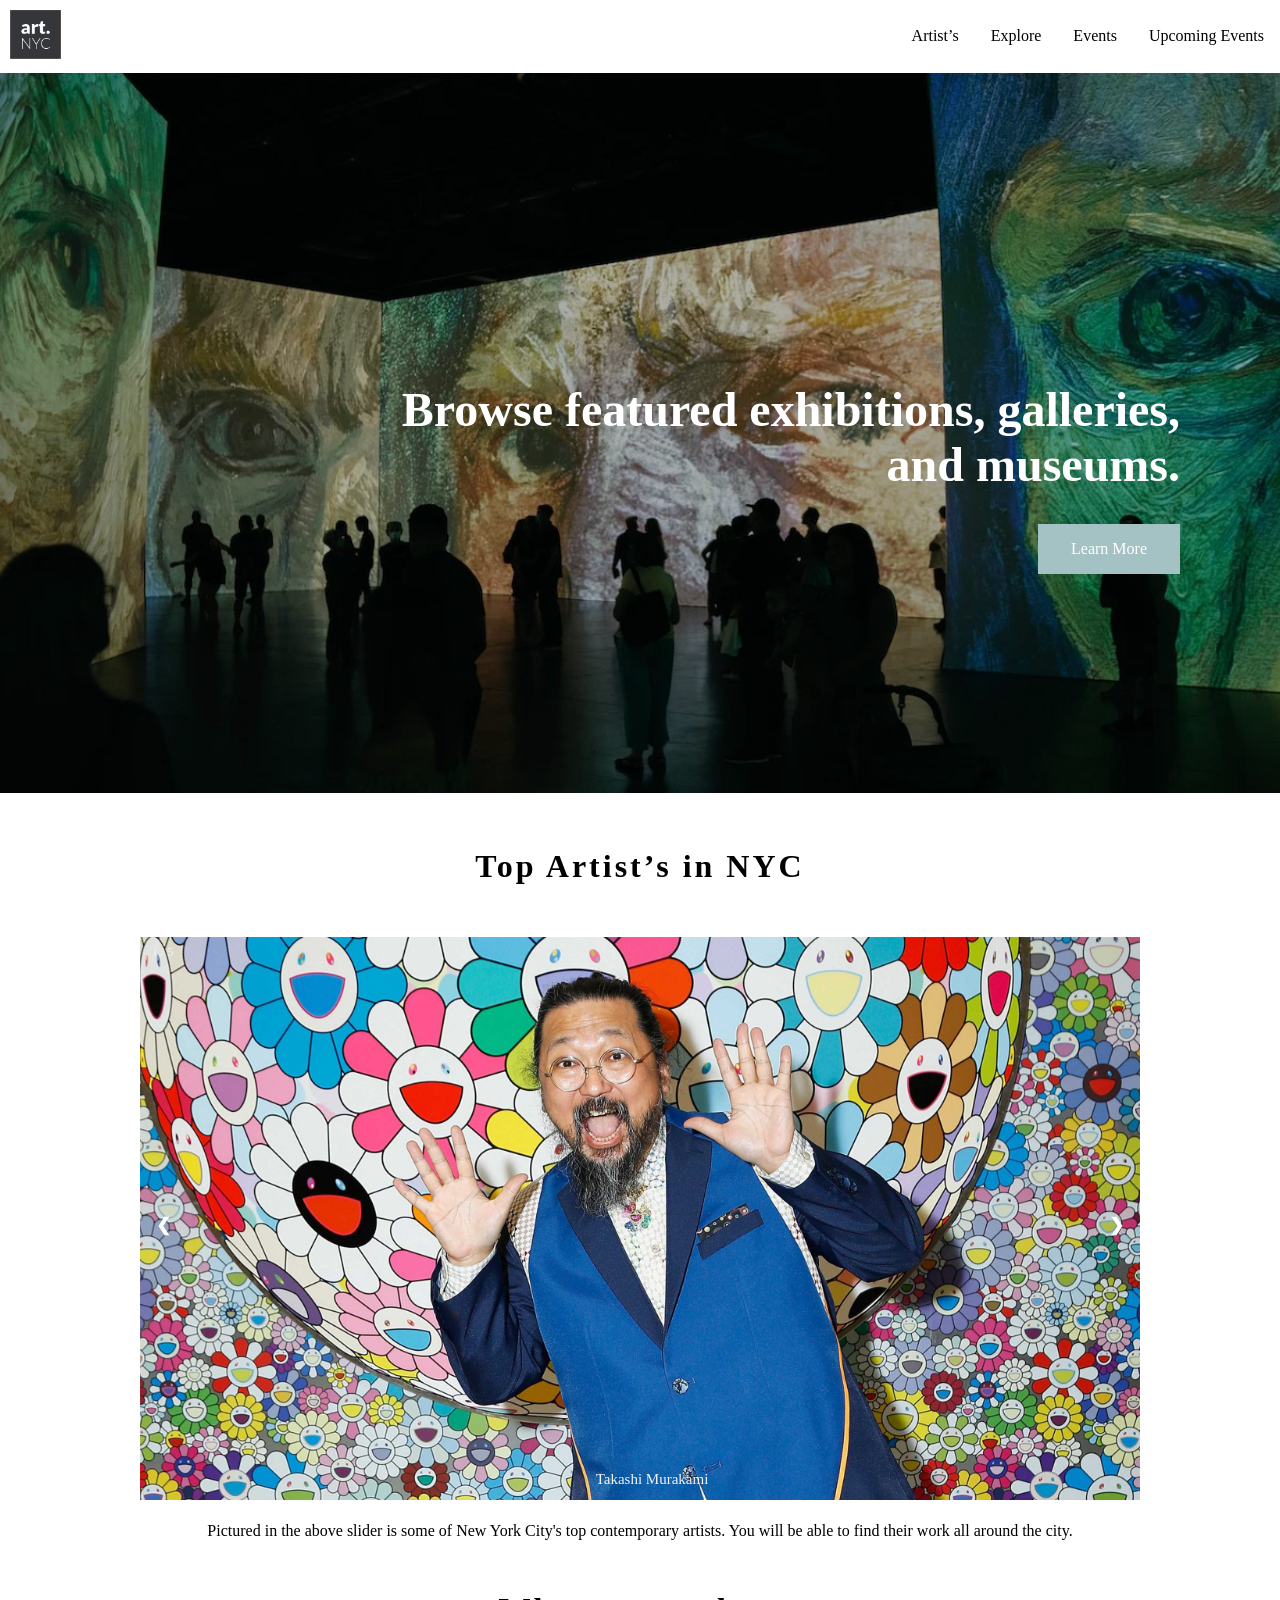
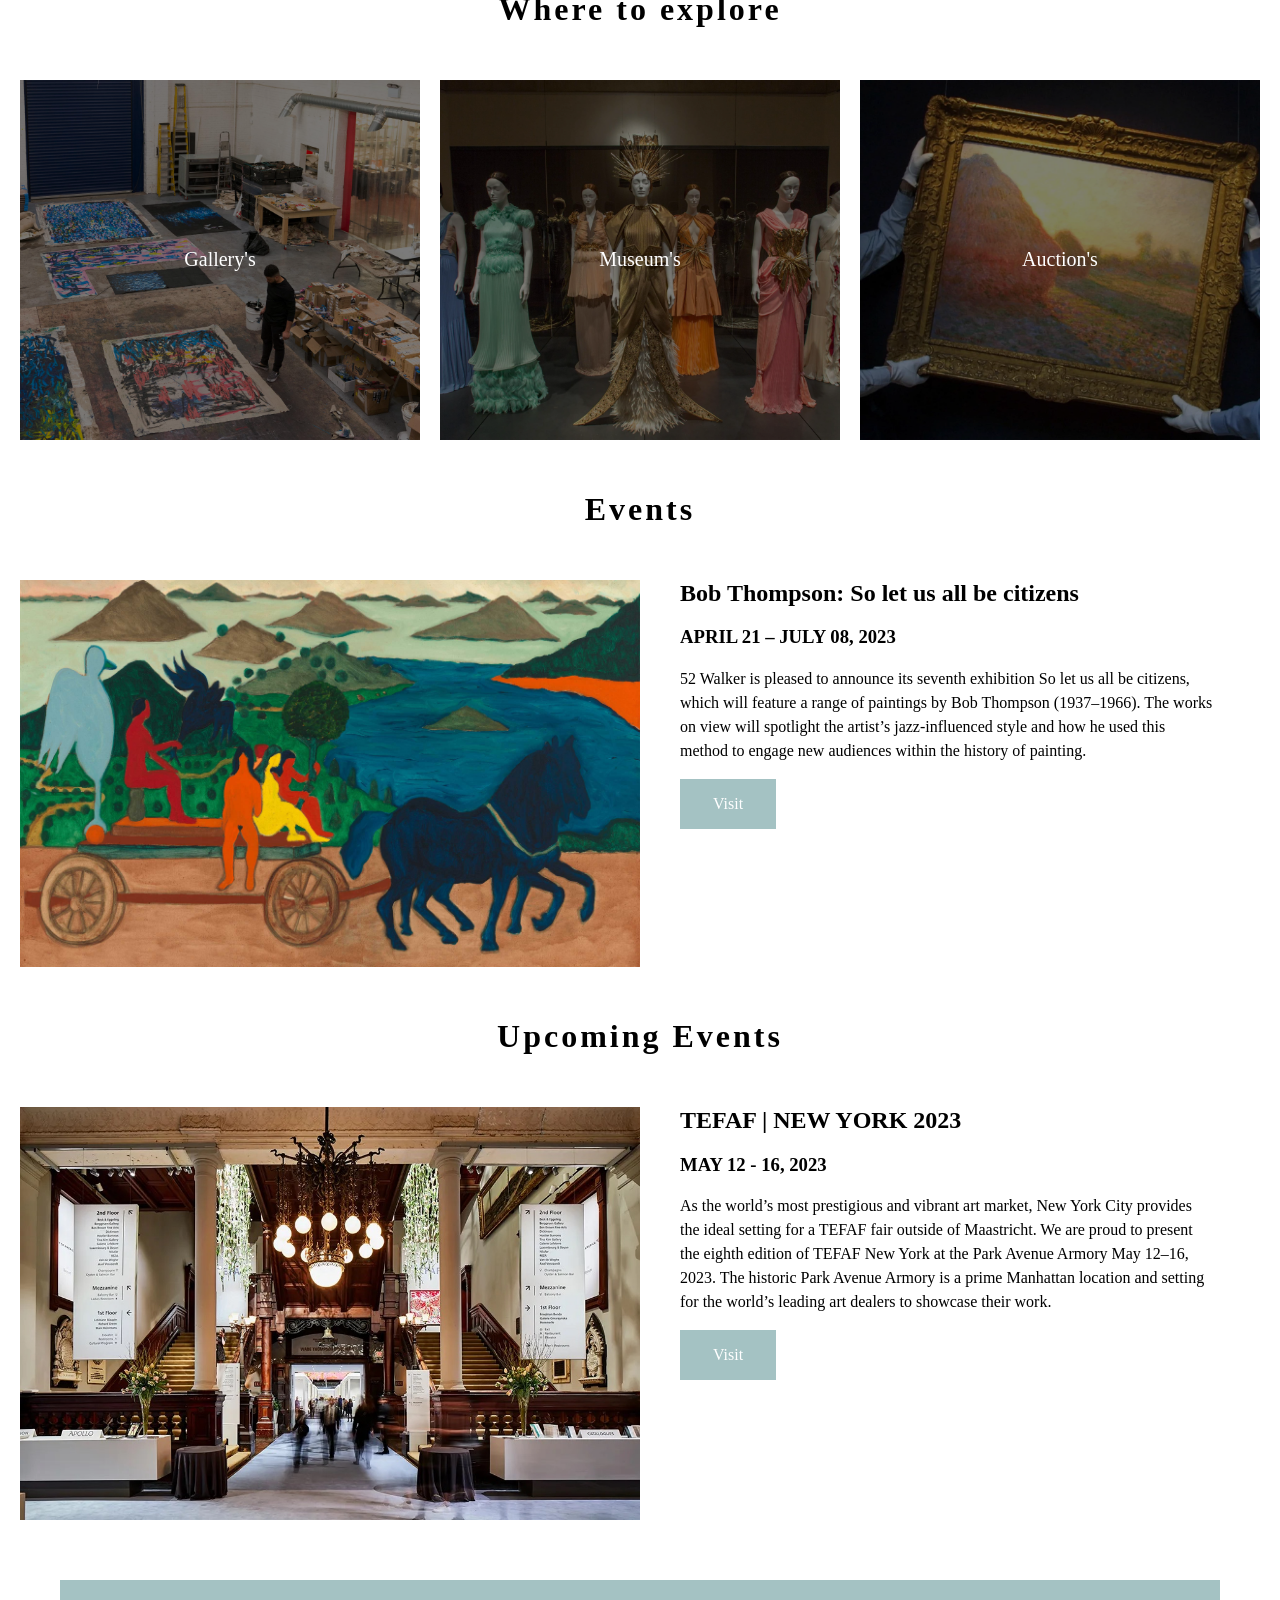
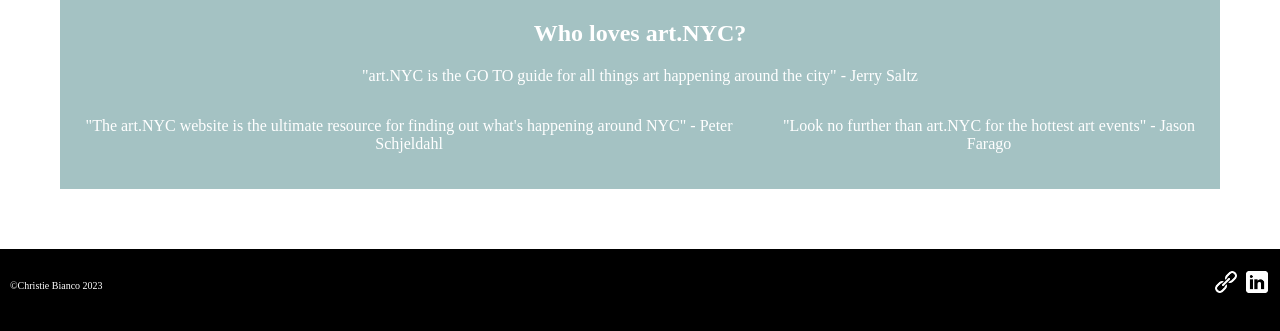
==== index.html @ 81347617 "title case" ====
<!DOCTYPE html>
<html lang="en">
<head>
  <meta charset="UTF-8">
  <meta http-equiv="X-UA-Compatible" content="IE=edge">
  <meta name="viewport" content="width=device-width, initial-scale=1.0">
  <link rel="stylesheet" href="style.css">
  <script defer src="app.js"></script>
  <title> art.NYC</title>
</head>



<nav class="navbar">
  <div class="logo">
    <img class="logo" src="images/logo-asset-new-2.jpg" alt="logo">
  </div>
  <a href="#" class="toggle-button">
    <span class="bar"></span>
    <span class="bar"></span>
    <span class="bar"></span>
  </a>
  <div class="navbar-links">
    <ul>
      <li class="nav-link"><a href="#artists">Artist’s</a></li>
      <li class="nav-link"><a href="#explore-now">Explore </a></li>
      <li class="nav-link"><a href="#events">Events</a></li>
      <li class="nav-link"><a href="#upcoming">Upcoming Events</a></li>
    </ul>
  </div>
</nav>


<div class="hero-section">
  <img class="hero-image" src="images/van-gogh.jpg">
    <div class="hero-text">
      <h1>Browse featured exhibitions, galleries, and museums.</h1>
      <button class="explore-button" id="myBtn"> Learn More</button>
<!-- The Modal -->
  <div id="myModal" class="modal">
    <!-- Modal content -->
      <div class="modal-content">
        <span class="close">&times;</span>
        <h2>Looking for Art in NYC?</h2>
        <p>To learn more about what's happening in NYC please provide your contact information and we will be in touch shortly.</p>
        <form action="">
          <label for="fname">First and Last name:</label><br>
          <input id="enter-here" type="text" id="fname" name="fname" value="enter here"><br>
          <label for="lname">E-mail address:</label><br>
          <input id="enter-here" type="text" id="lname" name="lname" value="enter here"><br><br>
          <input id="submit-button" type="submit" value="Submit">
        </form> 
        <p>By sharing your details you agree to our Privacy Policy and Terms and Conditions.This site is also
          protected by reCAPTCHA and the Google Privacy Policy and Terms of Service apply.</p>
      </div>

  </div>

    </div>
</div>


  <!-- slide show for artists -->
  <div class="Events" id="artists">
    <h1 class="title">Top Artist’s in NYC</h1>
    <div class="slideshow-container">

      <div class="mySlides fade">
        <div class="numbertext">1 / 5</div>
        <img src="images/takashi.jpg" style="width:100%">
        <div class="text">Takashi Murakami</div>
      </div>

      <div class="mySlides fade">
        <div class="numbertext">2 / 5</div>
        <img src="images/damien-hirst.jpg" style="width:100%">
        <div class="text">Damien Hirst</div>
      </div>
    
    
      <div class="mySlides fade">
        <div class="numbertext">3 / 5</div>
        <img src="images/sherman.jpg" style="width:100%">
        <div class="text">Cindy Sherman</div>
      </div>

      <div class="mySlides fade">
        <div class="numbertext">4 / 5</div>
        <img src="images/kerry-JM.jpg" style="width:100%">
        <div class="text">Kerry James Marshall</div>
      </div>

      <div class="mySlides fade">
        <div class="numbertext">5 / 5</div>
        <img src="images/jenny-holzer.jpg" style="width:100%">
        <div class="text">Jenny Holzer</div>
      </div>
    
      <a class="prev" onclick="plusSlides(-1)">&#10094;</a>
      <a class="next" onclick="plusSlides(1)">&#10095;</a>
    </div>
    <br>
    
    <p class="artist-description">Pictured in the above slider is some of New York City's top contemporary artists. You will be able to find their work all around the city.</p>
    </div>
    </div>

    <div class="happening-now" id="explore-now">
      <h1 class="title">Where to explore</h1>
      <div class="flex-container"> 
        <div class="row">
          <img class="places-to-go" src="images/OM_OVR_mobile-image-1.jpg">
            <div class="text-places"> 
               <a class="happening" href="https://www.davidzwirner.com/" target="_blank" rel="noopener noreferrer">Gallery's</a>
            </div>
        </div>
      
        <div class="row"> 
          <img class="places-to-go" src="images/heavenly-bodies-the-met-cloisters-exhibit-new-york-city-usa_dezeen_2364_hero.jpg">
            <div class="text-places"> 
               <a class="happening" href="https://www.metmuseum.org/" target="_blank" rel="noopener noreferrer">Museum's</a>
           </div> 
       </div>
      
        <div class="row">
          <img class="places-to-go" src="images/Christies-01-GQ-28Nov16_b.jpg"> 
            <div class="text-places"> 
               <a class="happening" href="https://www.christies.com/" target="_blank" rel="noopener noreferrer">Auction's</a> 
            </div>
        </div>
    </div>


<div class="Events" id="events">
  <h1 class="title">Events</h1>
  <div class="event-container">
    <img class="event-image" id="bob-t-image" src="images/THOBO0008.jpg">
      <div class="event-info">
        <h2>Bob Thompson: So let us all be citizens</h2>
        <h3>APRIL 21 – JULY 08, 2023</h3>
        <p>52 Walker is pleased to announce its seventh exhibition So let us all be citizens, which will feature a range of paintings by Bob Thompson (1937–1966). The works on view will spotlight the artist’s jazz-influenced style and how he used this method to engage new audiences within the history of painting.</p>
            <div>
              <button class="explore-button" id="learn-more"> Visit</button>
            </div>
        </div>
  </div>

  <div class="Events" id="upcoming">
    <h1 class="title">Upcoming Events</h1>
    <div class="event-container">
      <img class="event-image" src="images/ENTRANCE_TEFAFNYC19_MN_00149.jpeg">
        <div class="event-info">
          <h2>TEFAF | NEW YORK 2023</h2>
          <h3>MAY 12 - 16, 2023</h3>
          <p>As the world’s most prestigious and vibrant art market, New York City provides the ideal setting for a TEFAF fair outside of Maastricht. We are proud to present the eighth edition of TEFAF New York at the Park Avenue Armory May 12–16, 2023. The historic Park Avenue Armory is a prime Manhattan location and setting for the world’s leading art dealers to showcase their work.</p>
              <div>
                <button class="explore-button" id="learn-more"> Visit</button>
              </div>
          </div>
    </div>
  
  </div>

  <div class="banner">
    <h2>Who loves art.NYC?</h2>
    <p>"art.NYC is the GO TO guide for all things art happening around the city" - Jerry Saltz </p>
    <div class="side-by-side">
      <p>"The art.NYC website is the ultimate resource for finding out what's happening around NYC" - Peter Schjeldahl</p>
      <p>"Look no further than art.NYC for the hottest art events" - Jason Farago</p>
    </div>
  </div>

  <!-- content owl slider -->
  
 

<div class="footer">
  <p><span>&copy; </span>Christie Bianco 2023</p>
    <div class="social-icons">
      <a href="https://www.linkedin.com/in/christiebianco/"><img class="web-links" src="images/icons8-link-50.png"></a>
      <a href="https://christiebiancodesigns.carbonmade.com/"><img class="web-links" src="images/icons8-linkedin-50.png"></a>
    </div>
</div>


 
</body>
</html>
---- style.css ----
/* Nav bar - make mobile section */
body {
    margin: 0;
    font-family: gloock;
}

nav {
    font-family: gloock;
    margin: 10px 0px 10px 0px;

}

a { 
    text-decoration: none;
    color: black;
}


ul {
    list-style: none;
}


.navbar {
  display: flex;
  justify-content: space-between;
  align-items: center;
  margin-bottom: 0px;
  margin-top:  0;
  background-color: white;
  position: sticky;
  top: 0;
  z-index: 1;
}


.navbar-links ul{
  margin: 0;
  padding: 0;
  display: flex;

}

.navbar-links li {
  list-style: none;
}

.navbar-links li {
  text-decoration: none;
  padding: 1rem;
  display: block;
}

.navbar-links li:hover {
background-color: rgb(164, 194, 195);
}

.toggle-button{
  position:absolute;
  top: 2rem;
  right: 1rem;
  display: none;
  flex-direction: column;
  justify-content: space-between;
  width: 30px;
  height: 20px;
}

.toggle-button .bar {
  height: 3px;
  width: 100%;
  background-color: black;
  border-radius: 10px;
}



.logo {
    padding-top: 5px;
    padding-bottom: 5px;;
    padding-left: 5px;
    height: 100%;
    width: 20%;
}

#hamburger-icon {
    position: absolute;
    top: .75rem;
    right: 1rem;
    display: none;
    flex-direction: column;
    justify-content: space-between;
    width: 30px;
    height: 21px;

}

#hamburger-icon .bar {
  height: 3px;
  width: 100%;
  background-color: black;
  border-radius: 10px;
}

.banner {
  background-color: rgb(164, 194, 195);
  color: white;
  text-align: center;
  margin: 60px;
  padding: 20px;
  
}

.side-by-side {
  display: flex;
  gap: 40px;
  justify-content: center;
}

/* Hero section - add java LAST */



.hero-image {
    object-fit: fill;
    width: 100%;
    height: 75%;
    position: relative;
    filter: brightness(70%);
}

.mobile-hero {
    display: none;
}

.hero-text {
    text-align: right;
    font-size: 24px;
    position: absolute;
    top: 350px;
    right: 100px;
    width: 800px;
    height: 100px;
    color: white;
}

.explore-button {
    background-color: rgb(164, 194, 195);
    color: white;
    font-family: gloock;
    border: none;
    padding: 15px 32px;
    text-align: center;
    text-decoration: none;
    font-size: 16px;
    border:rgb(164, 194, 195) solid 1px;
}

.explore-button a{
  color: white;
}

.explore-button a:hover {
  color: rgb(164, 194, 195) solid 1px;
  text-decoration: underline;
}

.explore-button:hover {
    background-color: white;
    color: rgb(164, 194, 195);
    text-decoration: underline;
    transition: 0.3s;
}

#learn-more {
  position: aboslute;
}

/* The Modal (background) */
.modal {
  display: none; 
  position: fixed;
  z-index: 1; 
  padding-top: 100px; 
  left: 0;
  top: 0;
  width: 100%; 
  height: 100%; 
  overflow: auto; 
  background-color: rgb(0,0,0); 
  background-color: rgba(0,0,0,0.4); 
}

.modal-content {
  background-color: black;
  margin: auto;
  padding: 20px;
  border: 1px solid white;
  width: 80%;
  text-align: left;
}

.modal-content p{
  font-family: 'Gill Sans', 'Gill Sans MT', Calibri, 'Trebuchet MS', sans-serif;
  font-size: 14px;
   margin-bottom: 30px;
}
.modal-content h2{
  margin-bottom: 0;
}

.close {
  color: rgb(164, 194, 195)
  float: right;
  font-size: 28px;
  font-weight: bold;
}

.close:hover,
.close:focus {
  color: grey;
  text-decoration: none;
  cursor: pointer;
}

input {
  color: black;
}

#enter-here {
  margin-bottom: 20px;
  padding-right: 50px;
}

#submit-button {
  border: 1px solid white;
  background-color: black;
  color: white;
  font-family: gloock;
  padding: 10px 15px;
}

#submit-button:hover {
  border: 1 px solid black;
  background-color: white;
  color: black
}

/* section below hero */
.title {
    display: flex;
    justify-content: center;
    padding-top: 30px;
    padding-bottom: 30px;
    letter-spacing: 3px;
}
 
.flex-container {
    display: flex;
    justify-content: space-evenly;
  }
  
  .row {
    display: flex;
    align-items: center;
    align-content: center;
    align-self: center;
    justify-content: space-evenly;
    flex-direction: column;
    padding: 10px
    position: relative;
  }
  
  .text-places {
    position:absolute;
    color: white;
    font-size: 20px;
    text-align: center;
  }
  
  
  .places-to-go {
    object-fit: cover;
    height: 360px;
    width: 400px;
    filter: brightness(50%);
  }

  .happening {
    color: white;
  }
  .happening:hover {
    text-decoration: underline;
  }


  .events {
    display: flex;
    justify-content: center;
  }

  .event-container {
    display: flex;
    gap: 40px;
    margin: 0 20px 20px 20px;
  }

  .event-info h2{
    margin-top: 0;
  }

  .event-info p{
    line-height: 1.5;
  }

  .event-info {
    padding-right: 45px;
    position: relative;
  }

  .event-image {
    height: 50%;
    width: 50%;
  }

  #bob-t-image {
    object-fit: contain;
 
  }



  .footer {
    display: flex;
    justify-content: space-between;
    background-color: black;
    color: white;
    padding-bottom: 10px;
    font-size: 10px;
  }

  /* footer */
  .footer p {
    padding-left: 10px;
    display: flex;
    align-items: center;

  }

  .web-links {
    height: 50%;
  }

  .social-icons {
    display: flex;
    justify-content: flex-end;
    gap: 5px;
    margin-top: 20px;
    margin-right: 10px;
  }

  /* Slideshow styles  */
.slideshow-container {
  max-width: 1000px;
  position: relative;
  margin: auto;
}

/* Hide the images by default */
.mySlides {
  display: none;
}

/* Next & previous buttons */
.prev, .next {
  cursor: pointer;
  position: absolute;
  top: 50%;
  width: auto;
  margin-top: -22px;
  padding: 16px;
  color: white;
  font-weight: bold;
  font-size: 18px;
  transition: 0.6s ease;
  border-radius: 0 3px 3px 0;
  user-select: none;
}

/* Position the "next button" to the right */
.next {
  right: 0;
  border-radius: 3px 0 0 3px;
}

/* On hover, add a black background color with a little bit see-through */
.prev:hover, .next:hover {
  background-color: rgba(0,0,0,0.8);
}

/* Caption text */
.text {
  color: #f2f2f2;
  font-size: 15px;
  padding: 8px 12px;
  position: absolute;
  bottom: 8px;
  width: 100%;
  text-align: center;
}

.numbertext {
  color: #f2f2f2;
  font-size: 12px;
  padding: 8px 12px;
  position: absolute;
  top: 0;
}


.fade {
  animation-name: fade;
  animation-duration: 1.5s;
}

@keyframes fade {
  from {opacity: .4}
  to {opacity: 1}
}

.artist-description {
  padding: 0 10px 0 10px;
  text-align: center;
  margin-top: 0;
}

/* owl slider */







@media (max-width: 768px){

  .toggle-button {
    display: flex;
  }

  .navbar-links {
    display: none;
    width: 100%;
  }

  .navbar {
    flex-direction: column;
    align-items:flex-start;
  }

  .navbar-links ul {
    flex-direction:column;
    width: 100%;
  }

  .navbar-links li{
    text-align: center;
    padding: 7px;
  }

  .navbar-links.active {
    display: flex;
  }
  


    .logo {
      height: 100%;
      width: 40%;
    }

    #search-icon {
        display: none;
    }

    .hero-image {
        display: block;
        object-fit: cover;
        width: 100%;
        height: 600px;
        filter: brightness(70%);
    }
    
    .hero-text {
        text-align: center;
        display: flex;
        flex-direction: column;
        justify-content: center;
        align-items: center;
        top: 300px;
        right: -10px;
        width: 90%;
        margin: 30px;
        font-size: 10px;
        color: white;
    }

    .flex-container {
        display: flex;
        flex-direction: column;
        justify-content: space-evenly;
        gap: 30px;
      }

      .title {
        font-size: 24px;
        padding: 10px;
      }

      .event-container {
        display: flex;
        flex-direction: column;
      }

      .event-image {
        height: 70%;
        width: 100%;
      }

      .event-info {
        padding-right: 5px;
      }

      #learn-more {
        margin-top: 55px;
      }
}
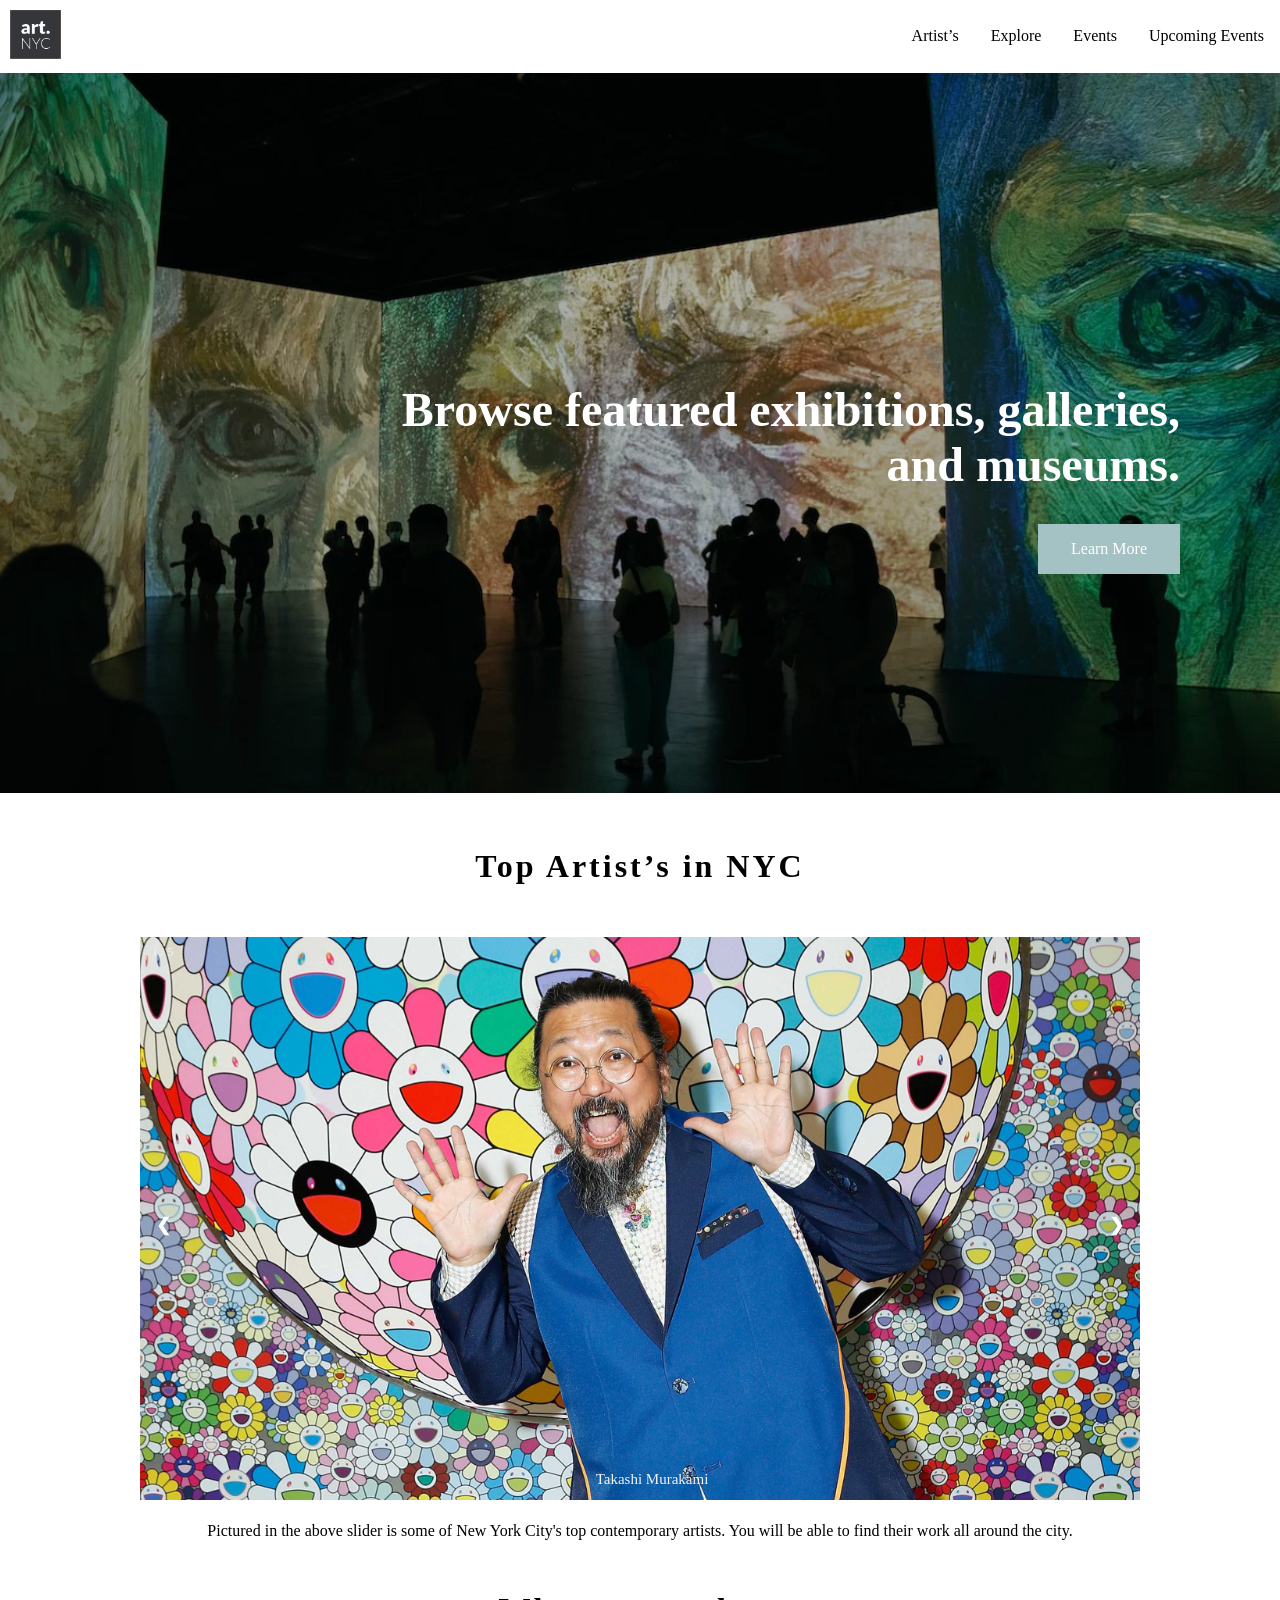
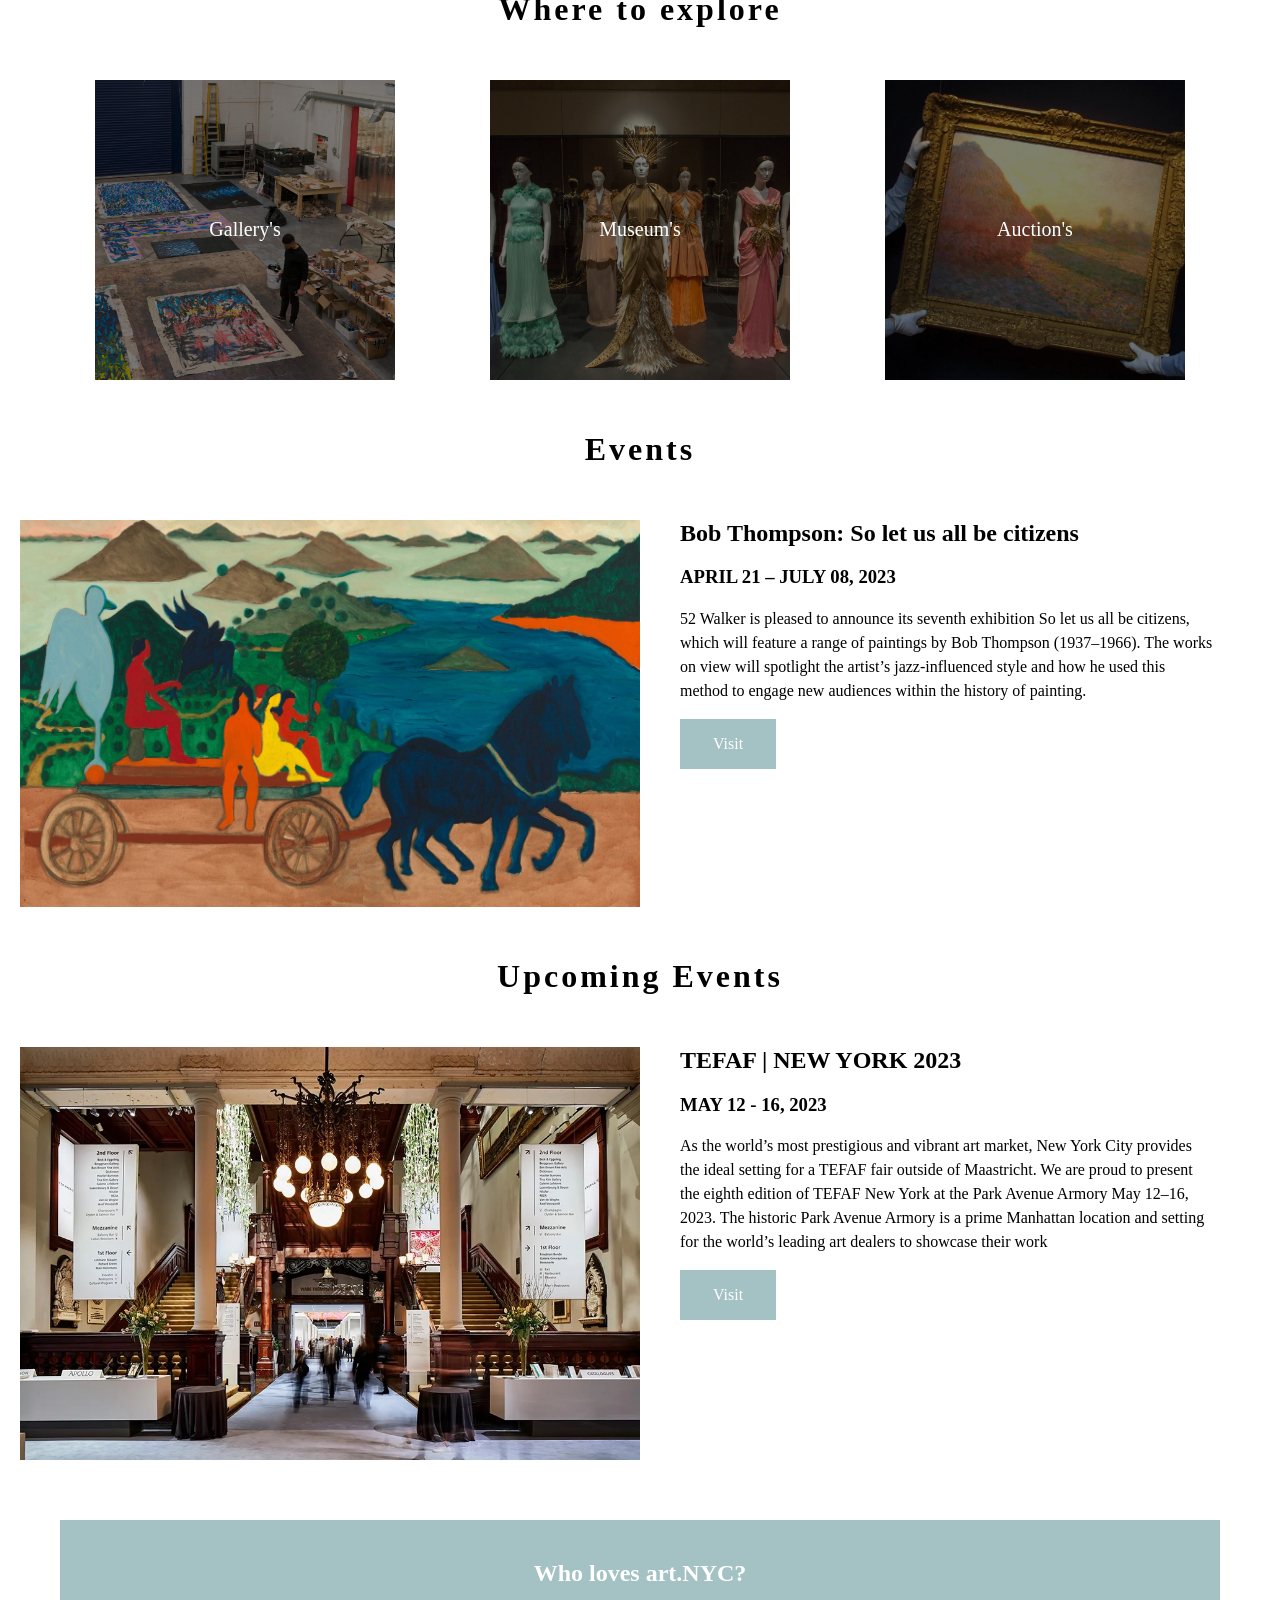
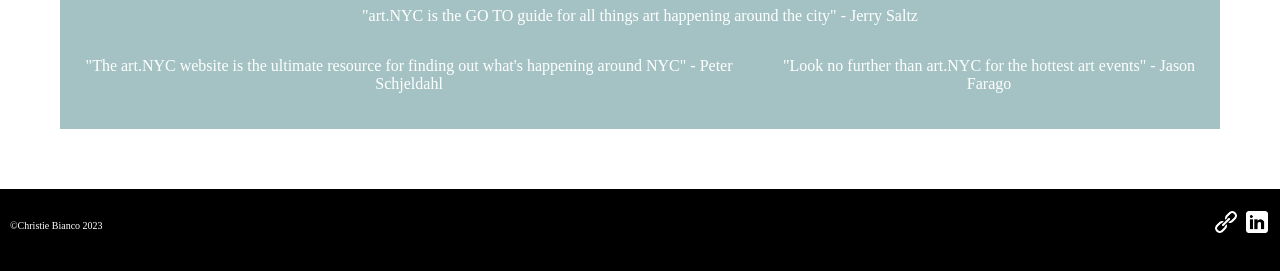
==== commit 903e7928: "edit to body copy" ====
--- a/index.html
+++ b/index.html
@@ -152,7 +152,7 @@
         <div class="event-info">
           <h2>TEFAF | NEW YORK 2023</h2>
           <h3>MAY 12 - 16, 2023</h3>
-          <p>As the world’s most prestigious and vibrant art market, New York City provides the ideal setting for a TEFAF fair outside of Maastricht. We are proud to present the eighth edition of TEFAF New York at the Park Avenue Armory May 12–16, 2023. The historic Park Avenue Armory is a prime Manhattan location and setting for the world’s leading art dealers to showcase their work.</p>
+          <p>As the world’s most prestigious and vibrant art market, New York City provides the ideal setting for a TEFAF fair outside of Maastricht. We are proud to present the eighth edition of TEFAF New York at the Park Avenue Armory May 12–16, 2023. The historic Park Avenue Armory is a prime Manhattan location and setting for the world’s leading art dealers to showcase their work</p>
               <div>
                 <button class="explore-button" id="learn-more"> Visit</button>
               </div>
--- a/style.css
+++ b/style.css
@@ -1,12 +1,12 @@
-/* Nav bar - make mobile section */
+
 body {
     margin: 0;
-    font-family: gloock;
+    font-family: gloock, Georgia bold, serif;
 }
 
 nav {
-    font-family: gloock;
-    margin: 10px 0px 10px 0px;
+  font-family: gloock, Georgia bold, serif;
+  margin: 10px 0px 10px 0px;
 
 }
 
@@ -20,6 +20,7 @@
     list-style: none;
 }
 
+/* Nav bar */
 
 .navbar {
   display: flex;
@@ -102,24 +103,12 @@
   border-radius: 10px;
 }
 
-.banner {
-  background-color: rgb(164, 194, 195);
-  color: white;
-  text-align: center;
-  margin: 60px;
-  padding: 20px;
-  
-}
-
-.side-by-side {
-  display: flex;
-  gap: 40px;
-  justify-content: center;
-}
+
 
 /* Hero section - add java LAST */
 
-
+.hero-section {
+}
 
 .hero-image {
     object-fit: fill;
@@ -147,7 +136,7 @@
 .explore-button {
     background-color: rgb(164, 194, 195);
     color: white;
-    font-family: gloock;
+    font-family: gloock, Georgia bold, serif;
     border: none;
     padding: 15px 32px;
     text-align: center;
@@ -236,7 +225,7 @@
   border: 1px solid white;
   background-color: black;
   color: white;
-  font-family: gloock;
+  font-family: gloock, Georgia bold, serif;
   padding: 10px 15px;
 }
 
@@ -281,8 +270,8 @@
   
   .places-to-go {
     object-fit: cover;
-    height: 360px;
-    width: 400px;
+    height: 300px;
+    width: 300px;
     filter: brightness(50%);
   }
 
@@ -366,12 +355,10 @@
   margin: auto;
 }
 
-/* Hide the images by default */
 .mySlides {
   display: none;
 }
 
-/* Next & previous buttons */
 .prev, .next {
   cursor: pointer;
   position: absolute;
@@ -387,18 +374,15 @@
   user-select: none;
 }
 
-/* Position the "next button" to the right */
 .next {
   right: 0;
   border-radius: 3px 0 0 3px;
 }
 
-/* On hover, add a black background color with a little bit see-through */
 .prev:hover, .next:hover {
   background-color: rgba(0,0,0,0.8);
 }
 
-/* Caption text */
 .text {
   color: #f2f2f2;
   font-size: 15px;
@@ -434,7 +418,22 @@
   margin-top: 0;
 }
 
-/* owl slider */
+/* testimonials */
+
+.banner {
+  background-color: rgb(164, 194, 195);
+  color: white;
+  text-align: center;
+  margin: 60px;
+  padding: 20px;
+  
+}
+
+.side-by-side {
+  display: flex;
+  gap: 40px;
+  justify-content: center;
+}
 
 
 
@@ -443,6 +442,7 @@
 
 
 @media (max-width: 768px){
+
 
   .toggle-button {
     display: flex;
@@ -481,6 +481,11 @@
 
     #search-icon {
         display: none;
+    }
+
+    .slideshow-container {
+      overflow-x: hidden;
+
     }
 
     .hero-image {
@@ -534,8 +539,17 @@
       #learn-more {
         margin-top: 55px;
       }
-}
-
-
-
-
+
+      .banner {
+        background-color: rgb(164, 194, 195);
+        color: white;
+        text-align: center;
+        margin: 20px;
+        padding: 20px;
+        
+      }
+}
+
+
+
+
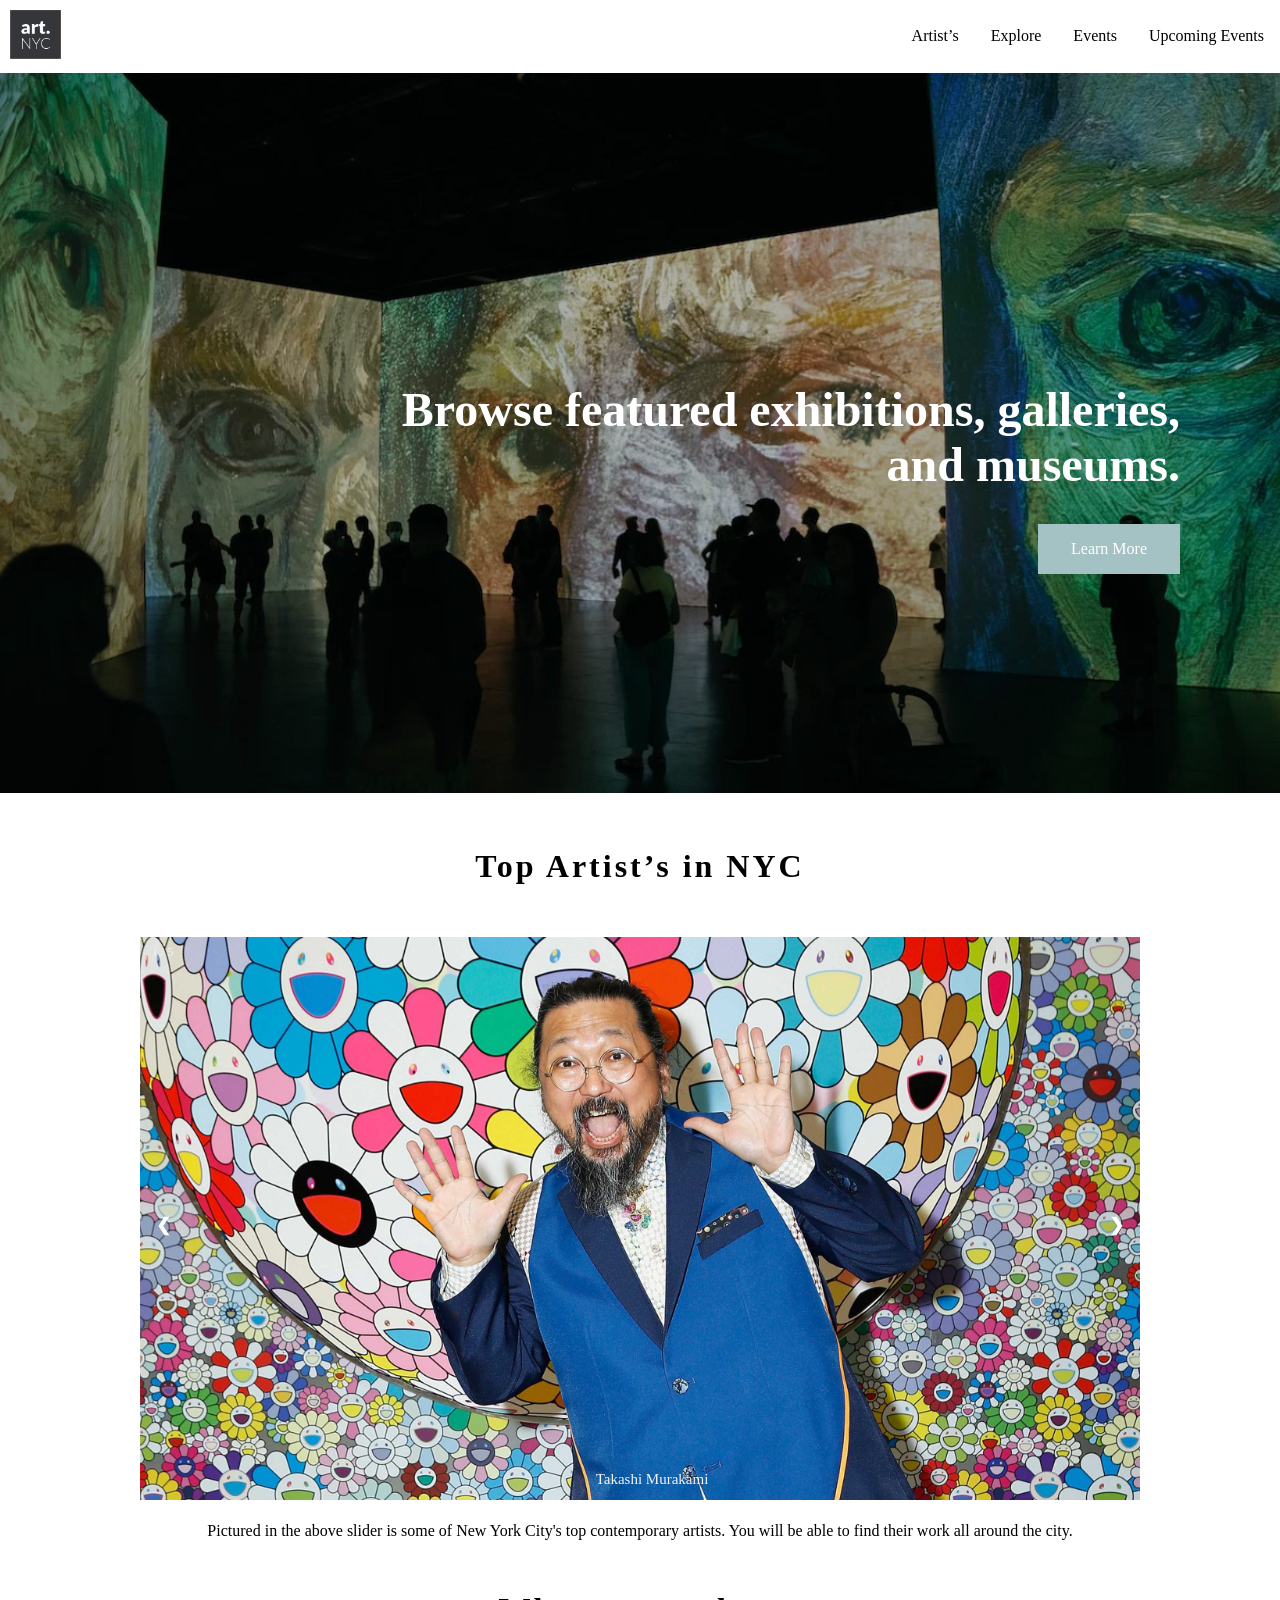
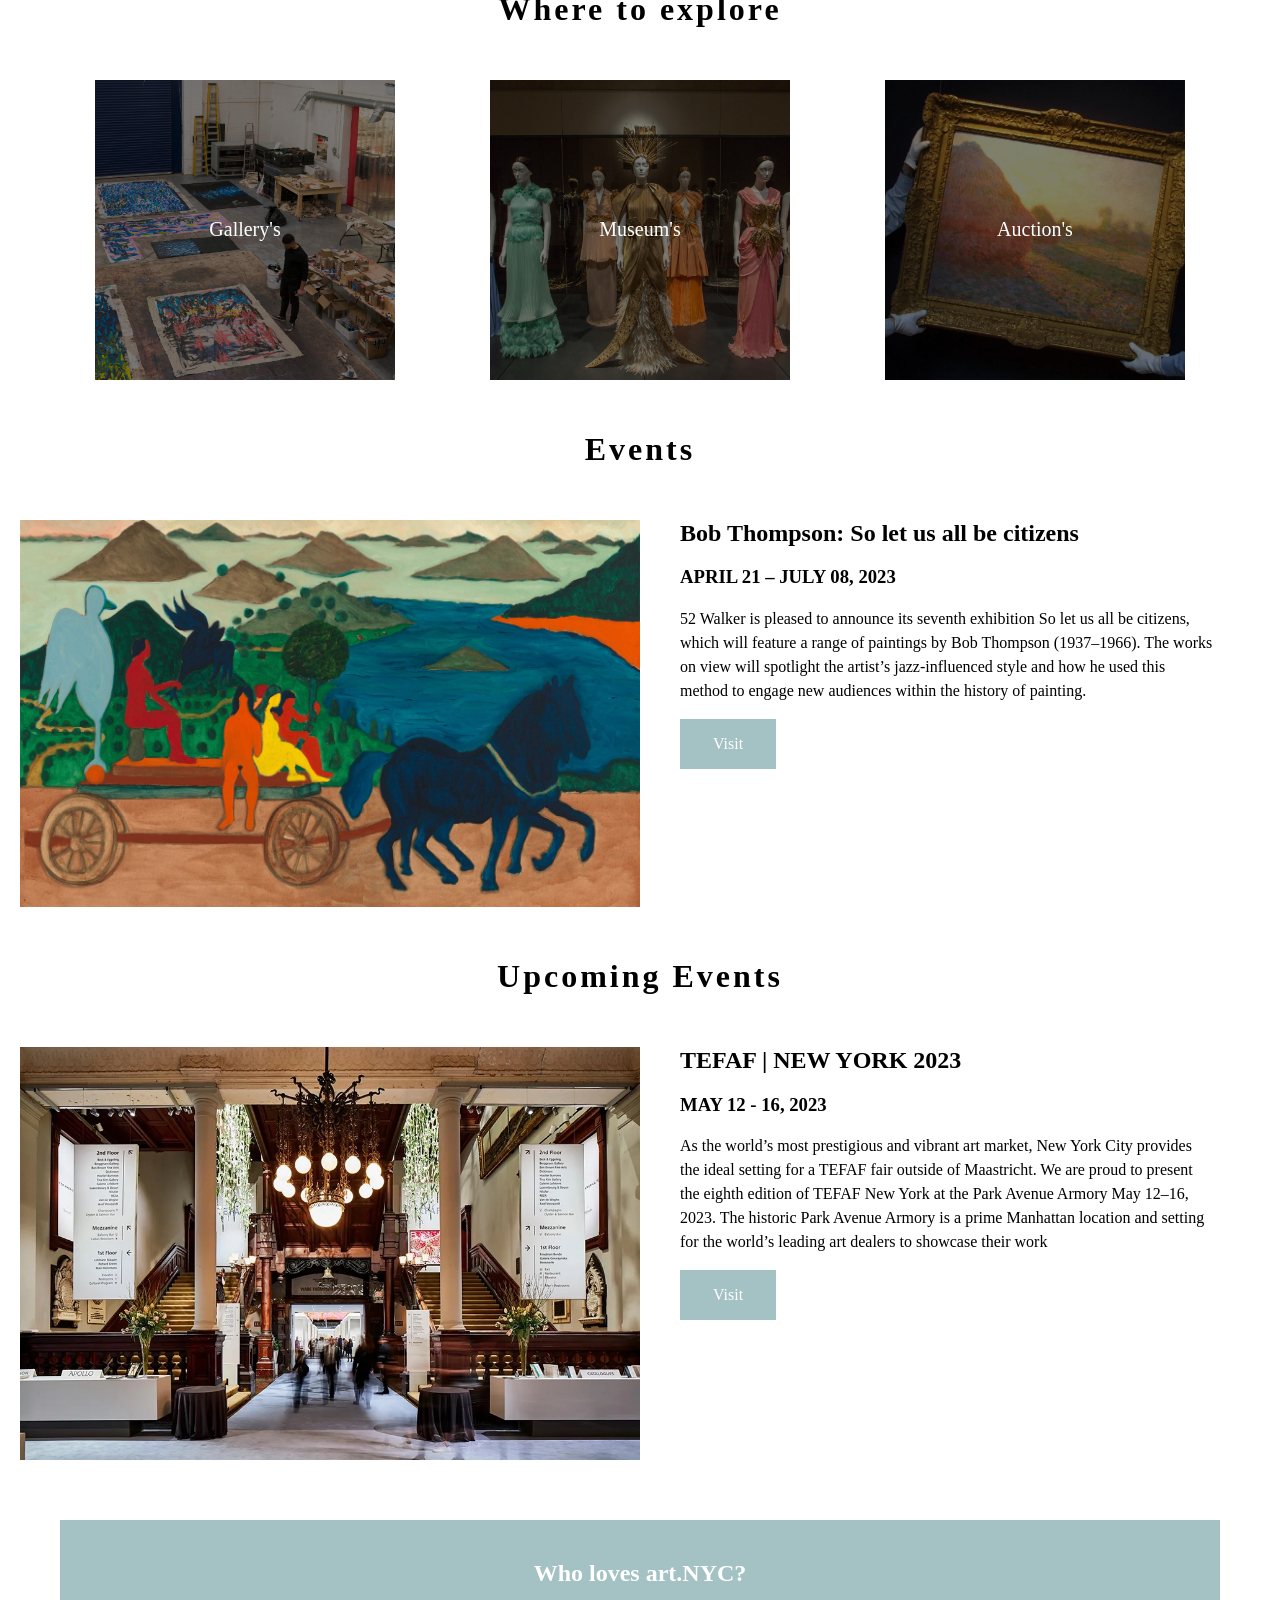
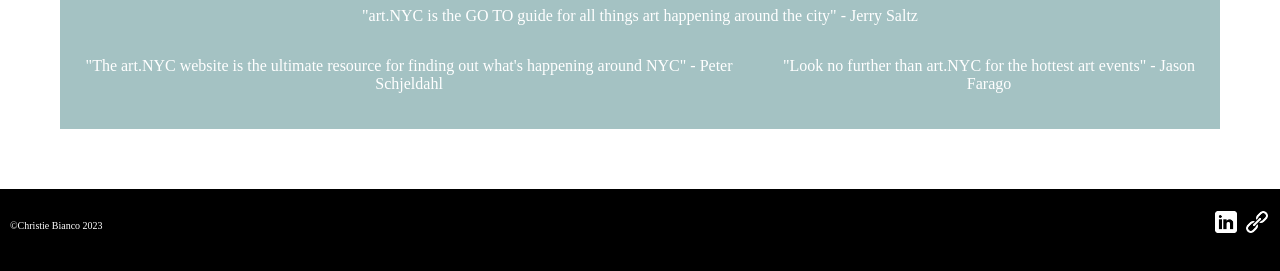
==== commit a240ce6e: "updated social icons" ====
--- a/index.html
+++ b/index.html
@@ -96,8 +96,8 @@
         <div class="text">Jenny Holzer</div>
       </div>
     
-      <a class="prev" onclick="plusSlides(-1)">&#10094;</a>
-      <a class="next" onclick="plusSlides(1)">&#10095;</a>
+      <span class="prev" onclick="plusSlides(-1)">&#10094;</span>
+      <span class="next" onclick="plusSlides(1)">&#10095;</span>
     </div>
     <br>
     
@@ -140,7 +140,7 @@
         <h3>APRIL 21 – JULY 08, 2023</h3>
         <p>52 Walker is pleased to announce its seventh exhibition So let us all be citizens, which will feature a range of paintings by Bob Thompson (1937–1966). The works on view will spotlight the artist’s jazz-influenced style and how he used this method to engage new audiences within the history of painting.</p>
             <div>
-              <button class="explore-button" id="learn-more"> Visit</button>
+              <button class="explore-button" id="learn-more"> <a href="https://www.tefaf.com/fairs/tefaf-new-york" target="_blank" rel="noopener noreferrer">Visit</a></button>
             </div>
         </div>
   </div>
@@ -154,7 +154,7 @@
           <h3>MAY 12 - 16, 2023</h3>
           <p>As the world’s most prestigious and vibrant art market, New York City provides the ideal setting for a TEFAF fair outside of Maastricht. We are proud to present the eighth edition of TEFAF New York at the Park Avenue Armory May 12–16, 2023. The historic Park Avenue Armory is a prime Manhattan location and setting for the world’s leading art dealers to showcase their work</p>
               <div>
-                <button class="explore-button" id="learn-more"> Visit</button>
+                <button class="explore-button" id="learn-more"> <a href="https://www.tefaf.com/fairs/tefaf-new-york" target="_blank" rel="noopener noreferrer">Visit</a></button>
               </div>
           </div>
     </div>
@@ -177,8 +177,8 @@
 <div class="footer">
   <p><span>&copy; </span>Christie Bianco 2023</p>
     <div class="social-icons">
-      <a href="https://www.linkedin.com/in/christiebianco/"><img class="web-links" src="images/icons8-link-50.png"></a>
-      <a href="https://christiebiancodesigns.carbonmade.com/"><img class="web-links" src="images/icons8-linkedin-50.png"></a>
+      <a href="https://www.linkedin.com/in/christiebianco/"><img class="web-links" src="images/icons8-linkedin-50.png"></a>
+      <a href="https://christiebiancodesigns.carbonmade.com/"><img class="web-links" src="images/icons8-link-50.png"></a>
     </div>
 </div>
 
--- a/style.css
+++ b/style.css
@@ -152,17 +152,24 @@
 .explore-button a:hover {
   color: rgb(164, 194, 195) solid 1px;
   text-decoration: underline;
+  transition: 0.3s;
 }
 
 .explore-button:hover {
     background-color: white;
     color: rgb(164, 194, 195);
     text-decoration: underline;
-    transition: 0.3s;
-}
-
-#learn-more {
-  position: aboslute;
+ 
+}
+
+
+
+#learn-more a{ 
+  color: white;
+}
+
+#learn-more a:hover {
+  color: rgb(164, 194, 195);
 }
 
 /* The Modal (background) */
@@ -353,6 +360,7 @@
   max-width: 1000px;
   position: relative;
   margin: auto;
+  width: 97%;
 }
 
 .mySlides {
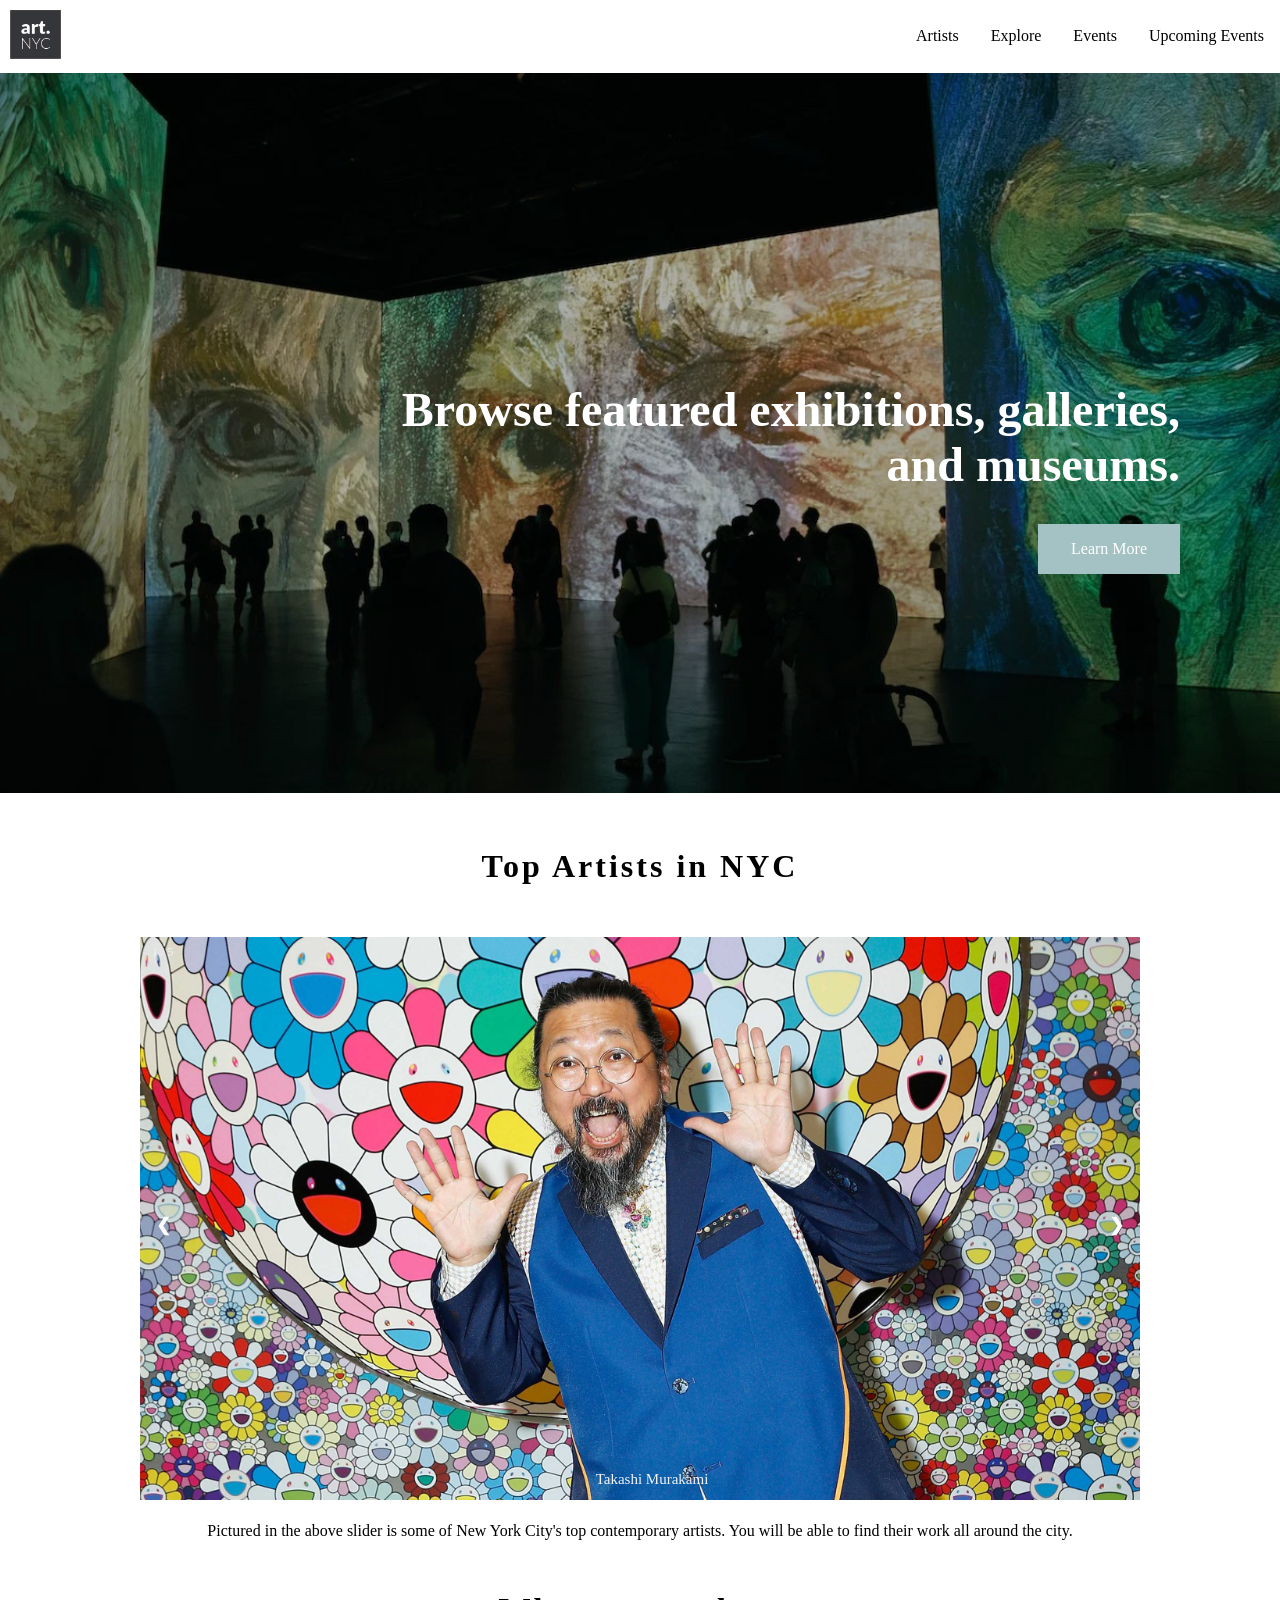
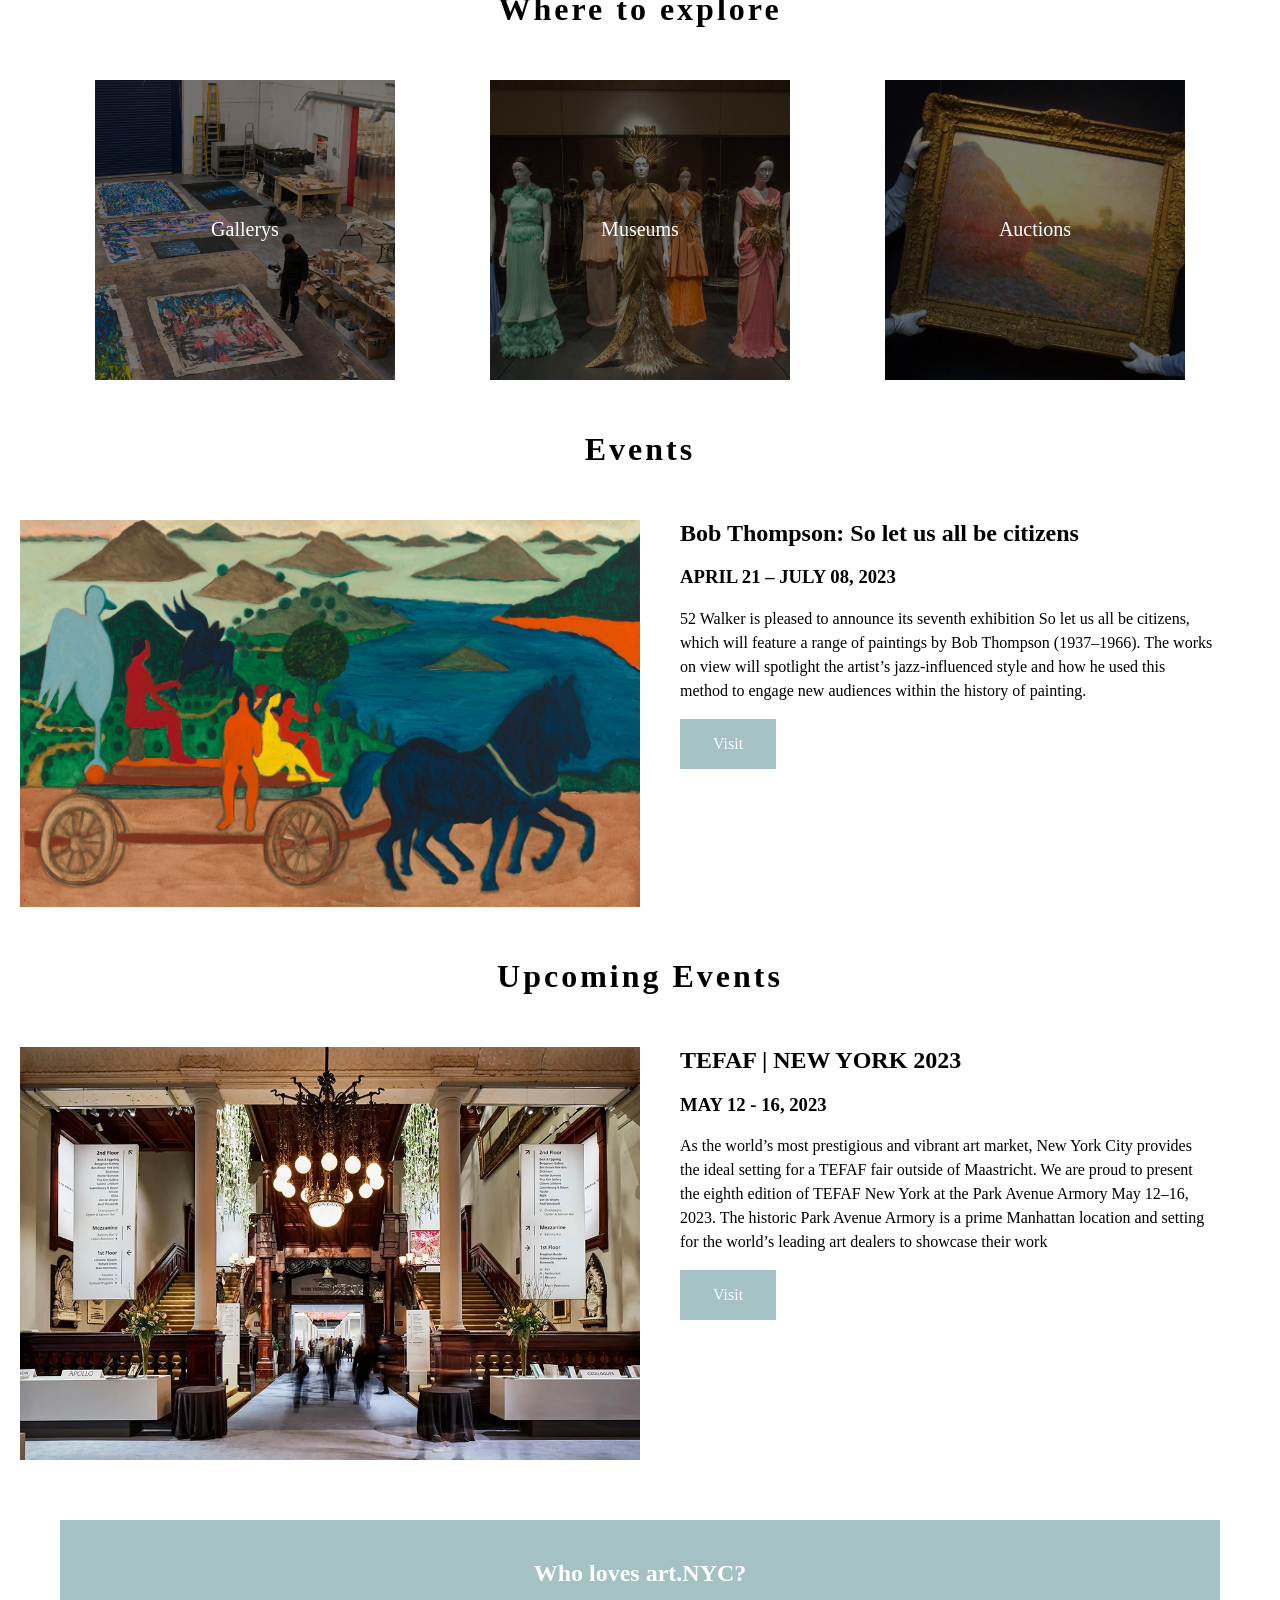
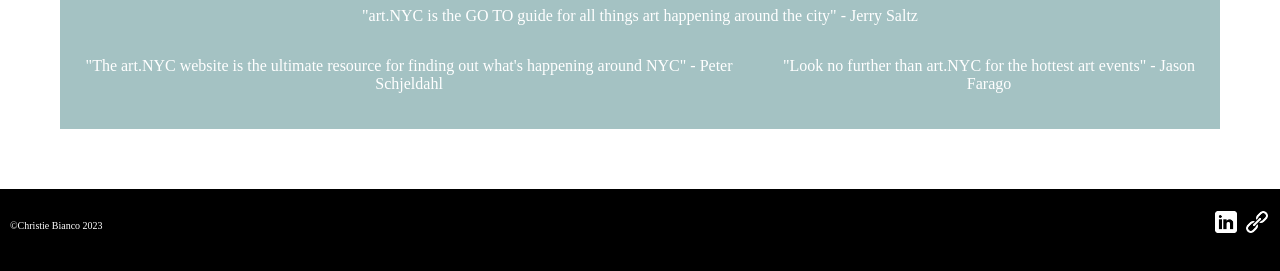
==== commit ce9ea7ed: "grammar update" ====
--- a/index.html
+++ b/index.html
@@ -22,7 +22,7 @@
   </a>
   <div class="navbar-links">
     <ul>
-      <li class="nav-link"><a href="#artists">Artist’s</a></li>
+      <li class="nav-link"><a href="#artists">Artists</a></li>
       <li class="nav-link"><a href="#explore-now">Explore </a></li>
       <li class="nav-link"><a href="#events">Events</a></li>
       <li class="nav-link"><a href="#upcoming">Upcoming Events</a></li>
@@ -62,7 +62,7 @@
 
   <!-- slide show for artists -->
   <div class="Events" id="artists">
-    <h1 class="title">Top Artist’s in NYC</h1>
+    <h1 class="title">Top Artists in NYC</h1>
     <div class="slideshow-container">
 
       <div class="mySlides fade">
@@ -111,21 +111,21 @@
         <div class="row">
           <img class="places-to-go" src="images/OM_OVR_mobile-image-1.jpg">
             <div class="text-places"> 
-               <a class="happening" href="https://www.davidzwirner.com/" target="_blank" rel="noopener noreferrer">Gallery's</a>
+               <a class="happening" href="https://www.davidzwirner.com/" target="_blank" rel="noopener noreferrer">Gallerys</a>
             </div>
         </div>
       
         <div class="row"> 
           <img class="places-to-go" src="images/heavenly-bodies-the-met-cloisters-exhibit-new-york-city-usa_dezeen_2364_hero.jpg">
             <div class="text-places"> 
-               <a class="happening" href="https://www.metmuseum.org/" target="_blank" rel="noopener noreferrer">Museum's</a>
+               <a class="happening" href="https://www.metmuseum.org/" target="_blank" rel="noopener noreferrer">Museums</a>
            </div> 
        </div>
       
         <div class="row">
           <img class="places-to-go" src="images/Christies-01-GQ-28Nov16_b.jpg"> 
             <div class="text-places"> 
-               <a class="happening" href="https://www.christies.com/" target="_blank" rel="noopener noreferrer">Auction's</a> 
+               <a class="happening" href="https://www.christies.com/" target="_blank" rel="noopener noreferrer">Auctions</a> 
             </div>
         </div>
     </div>
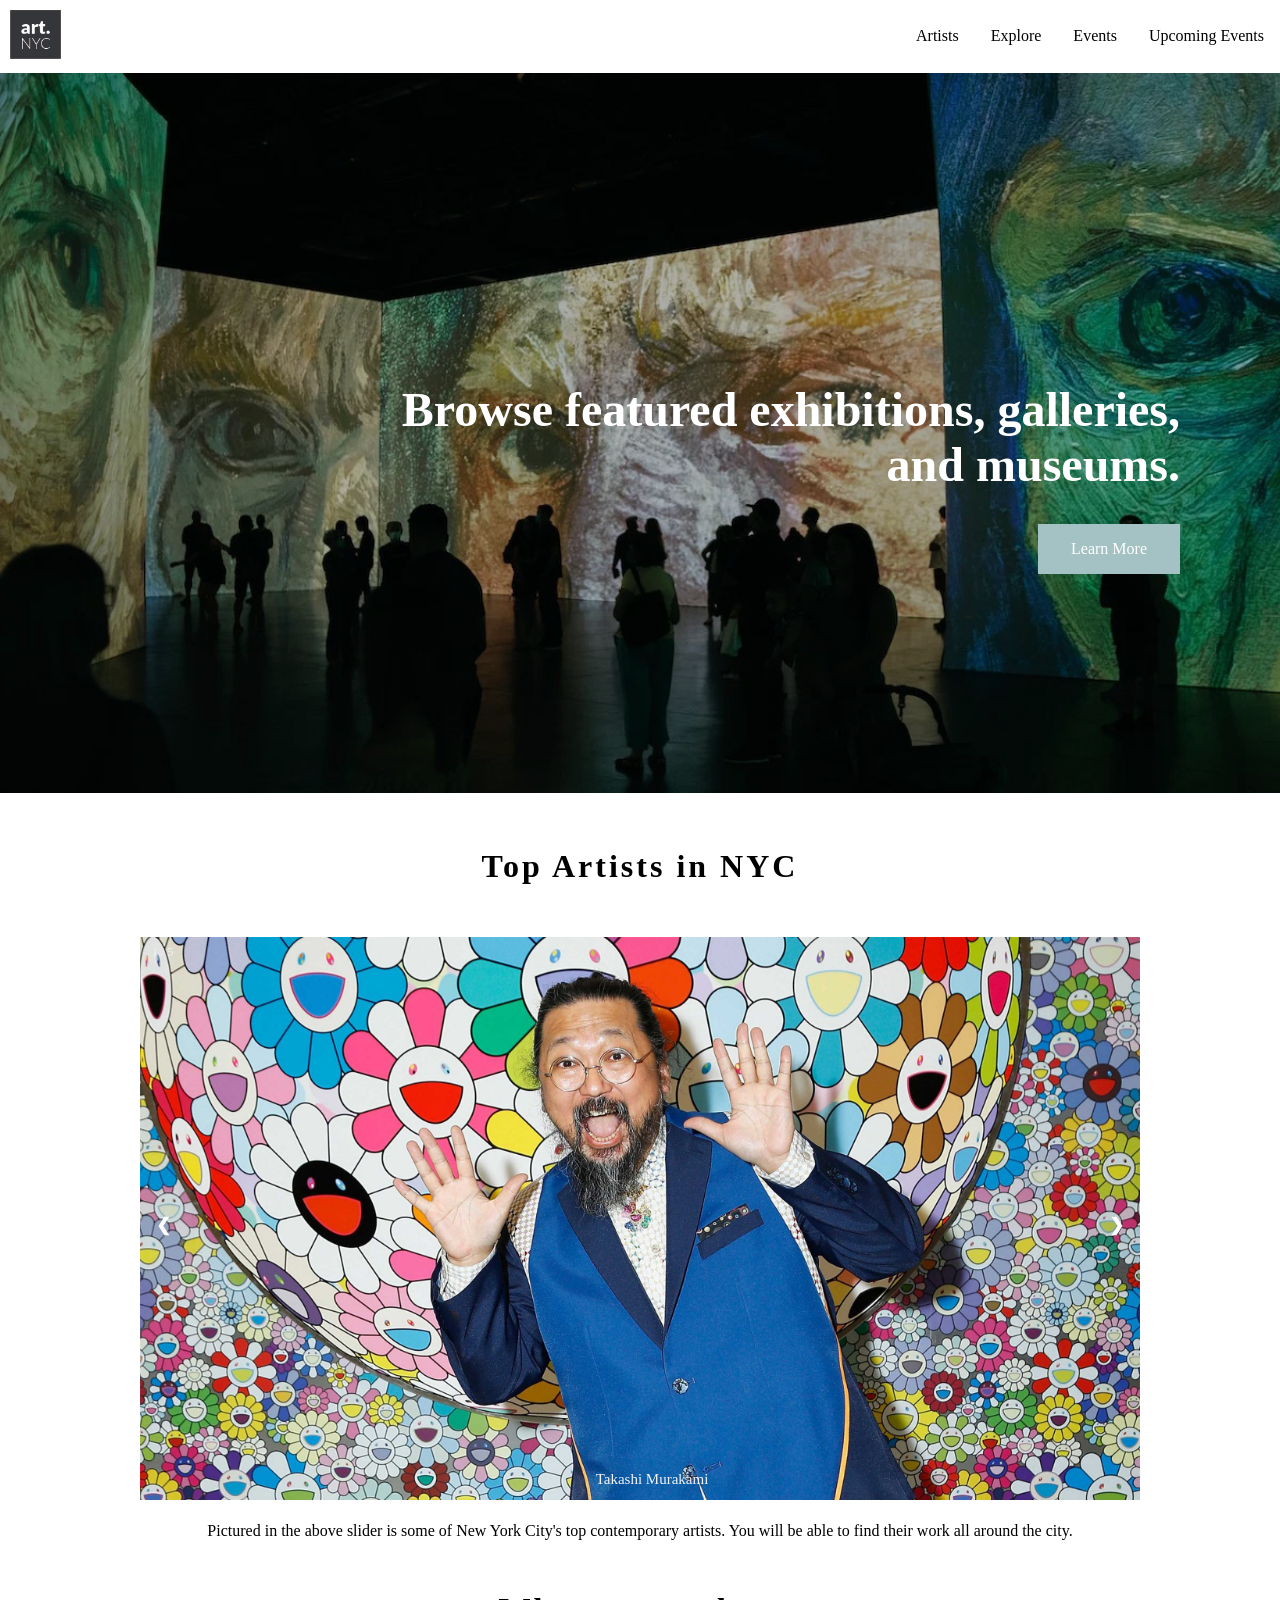
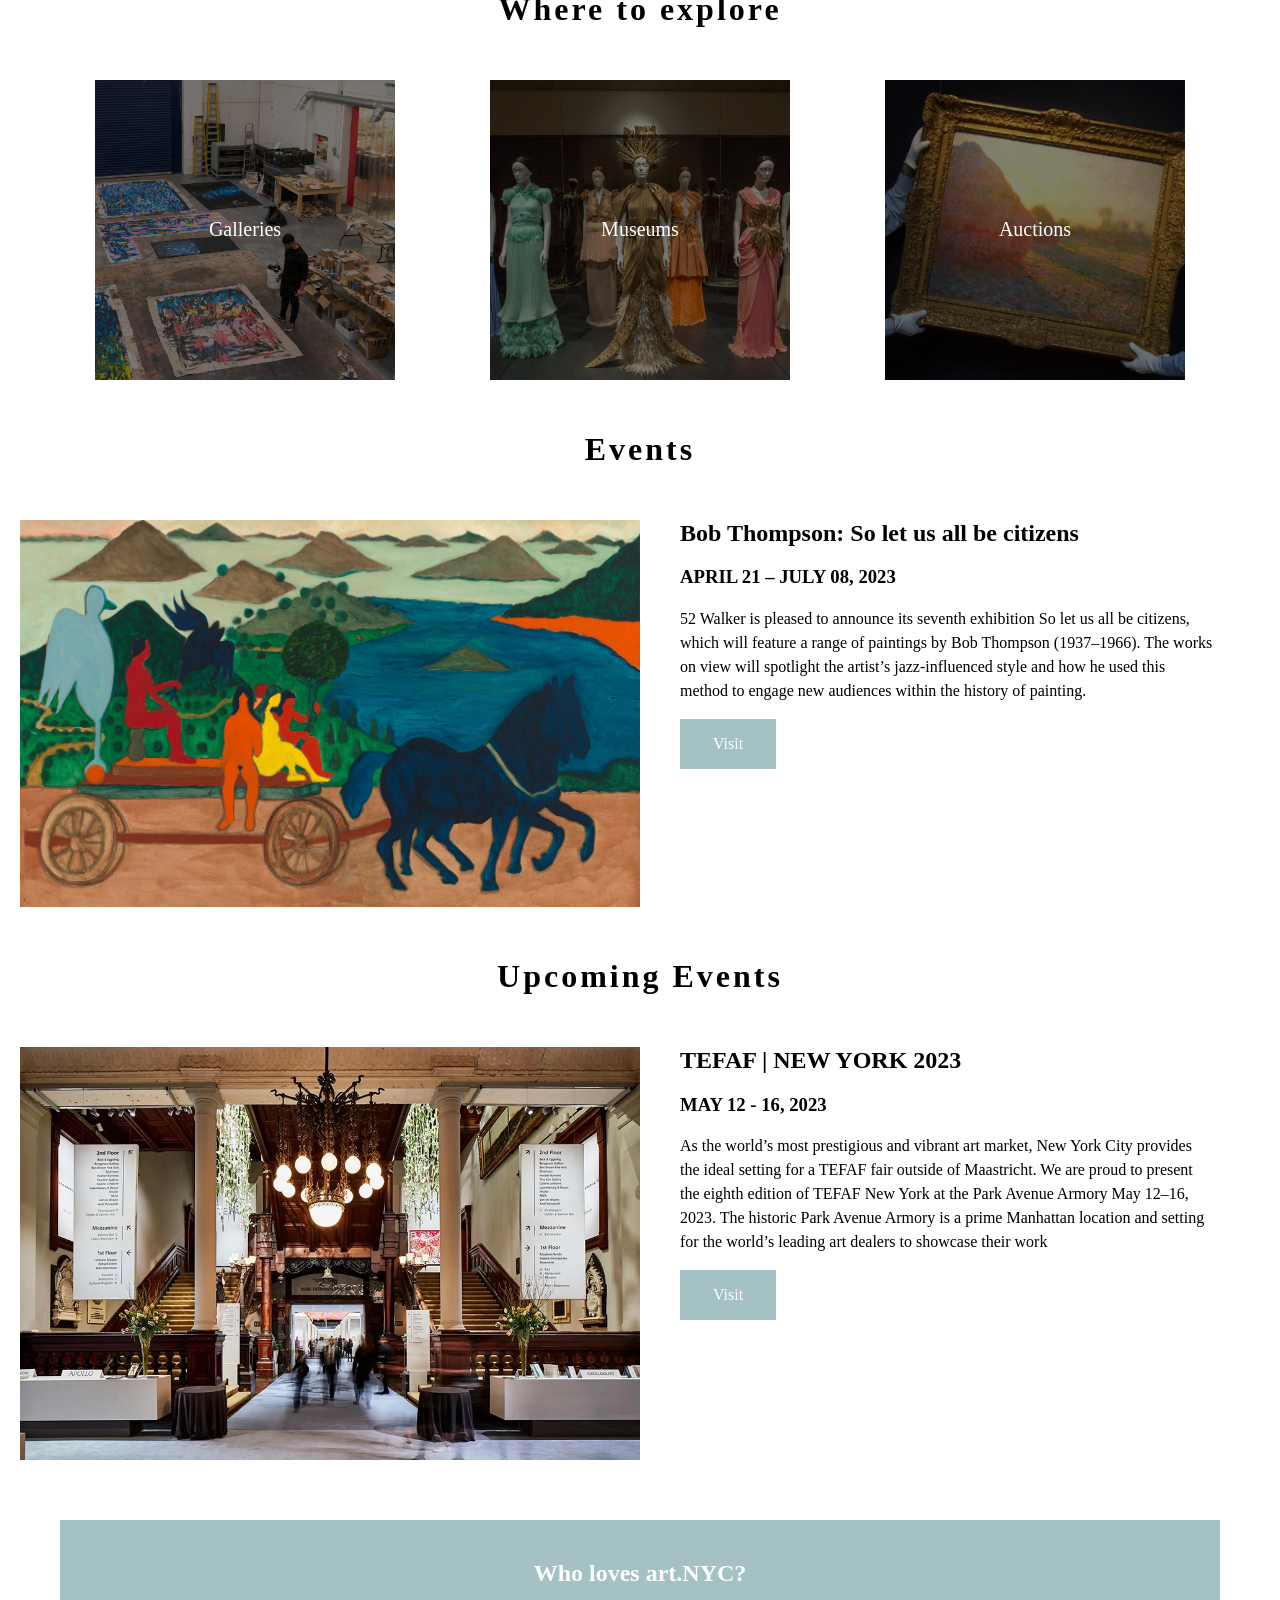
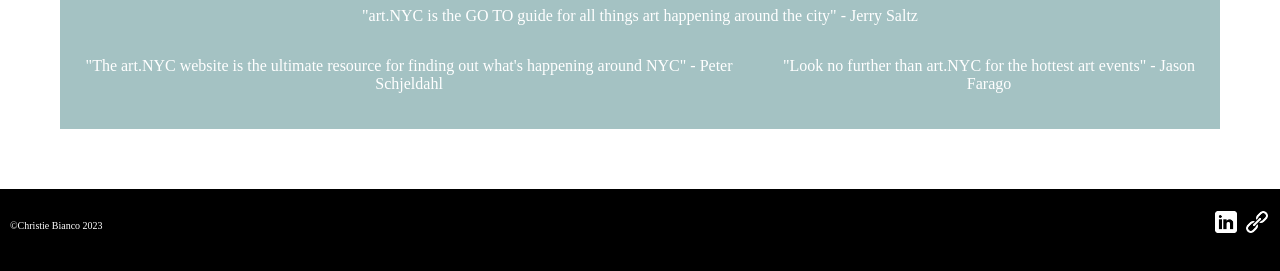
==== commit ed78f6fd: "grammar" ====
--- a/index.html
+++ b/index.html
@@ -111,7 +111,7 @@
         <div class="row">
           <img class="places-to-go" src="images/OM_OVR_mobile-image-1.jpg">
             <div class="text-places"> 
-               <a class="happening" href="https://www.davidzwirner.com/" target="_blank" rel="noopener noreferrer">Gallerys</a>
+               <a class="happening" href="https://www.davidzwirner.com/" target="_blank" rel="noopener noreferrer">Galleries</a>
             </div>
         </div>
       
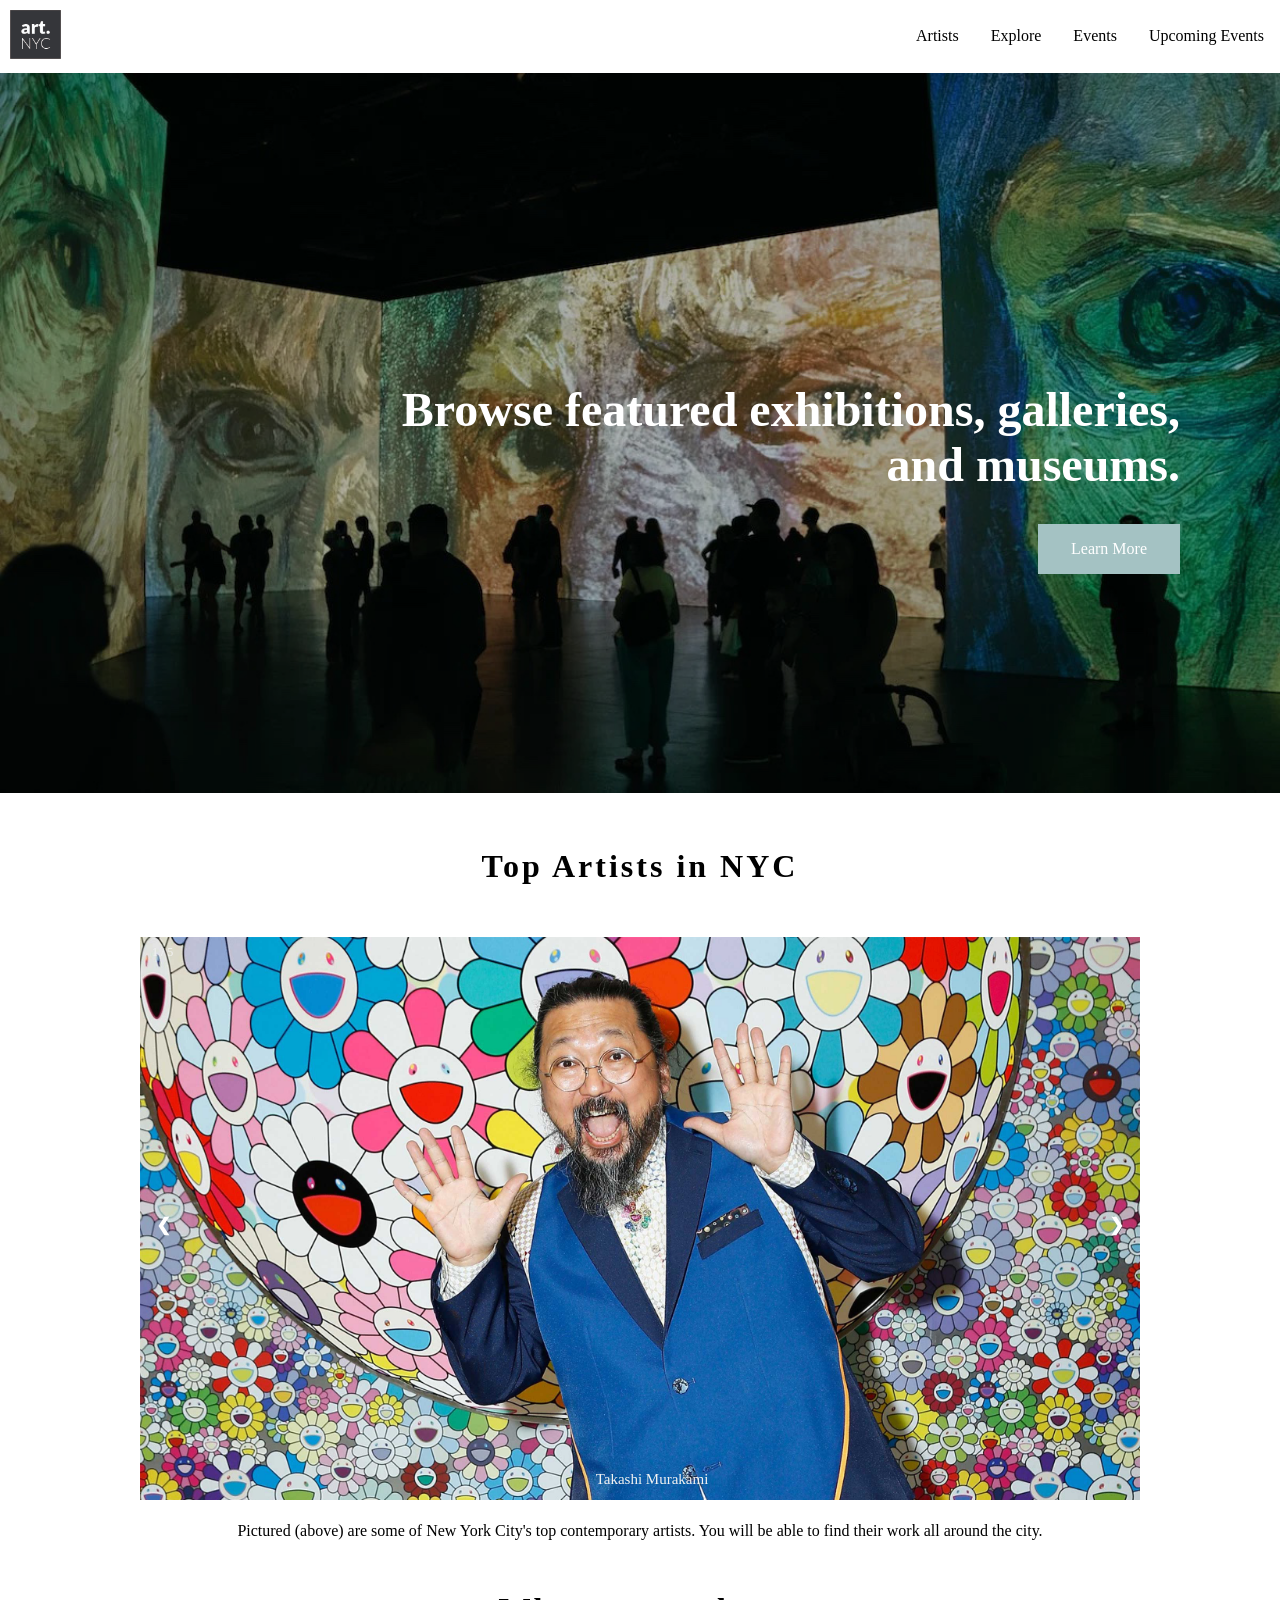
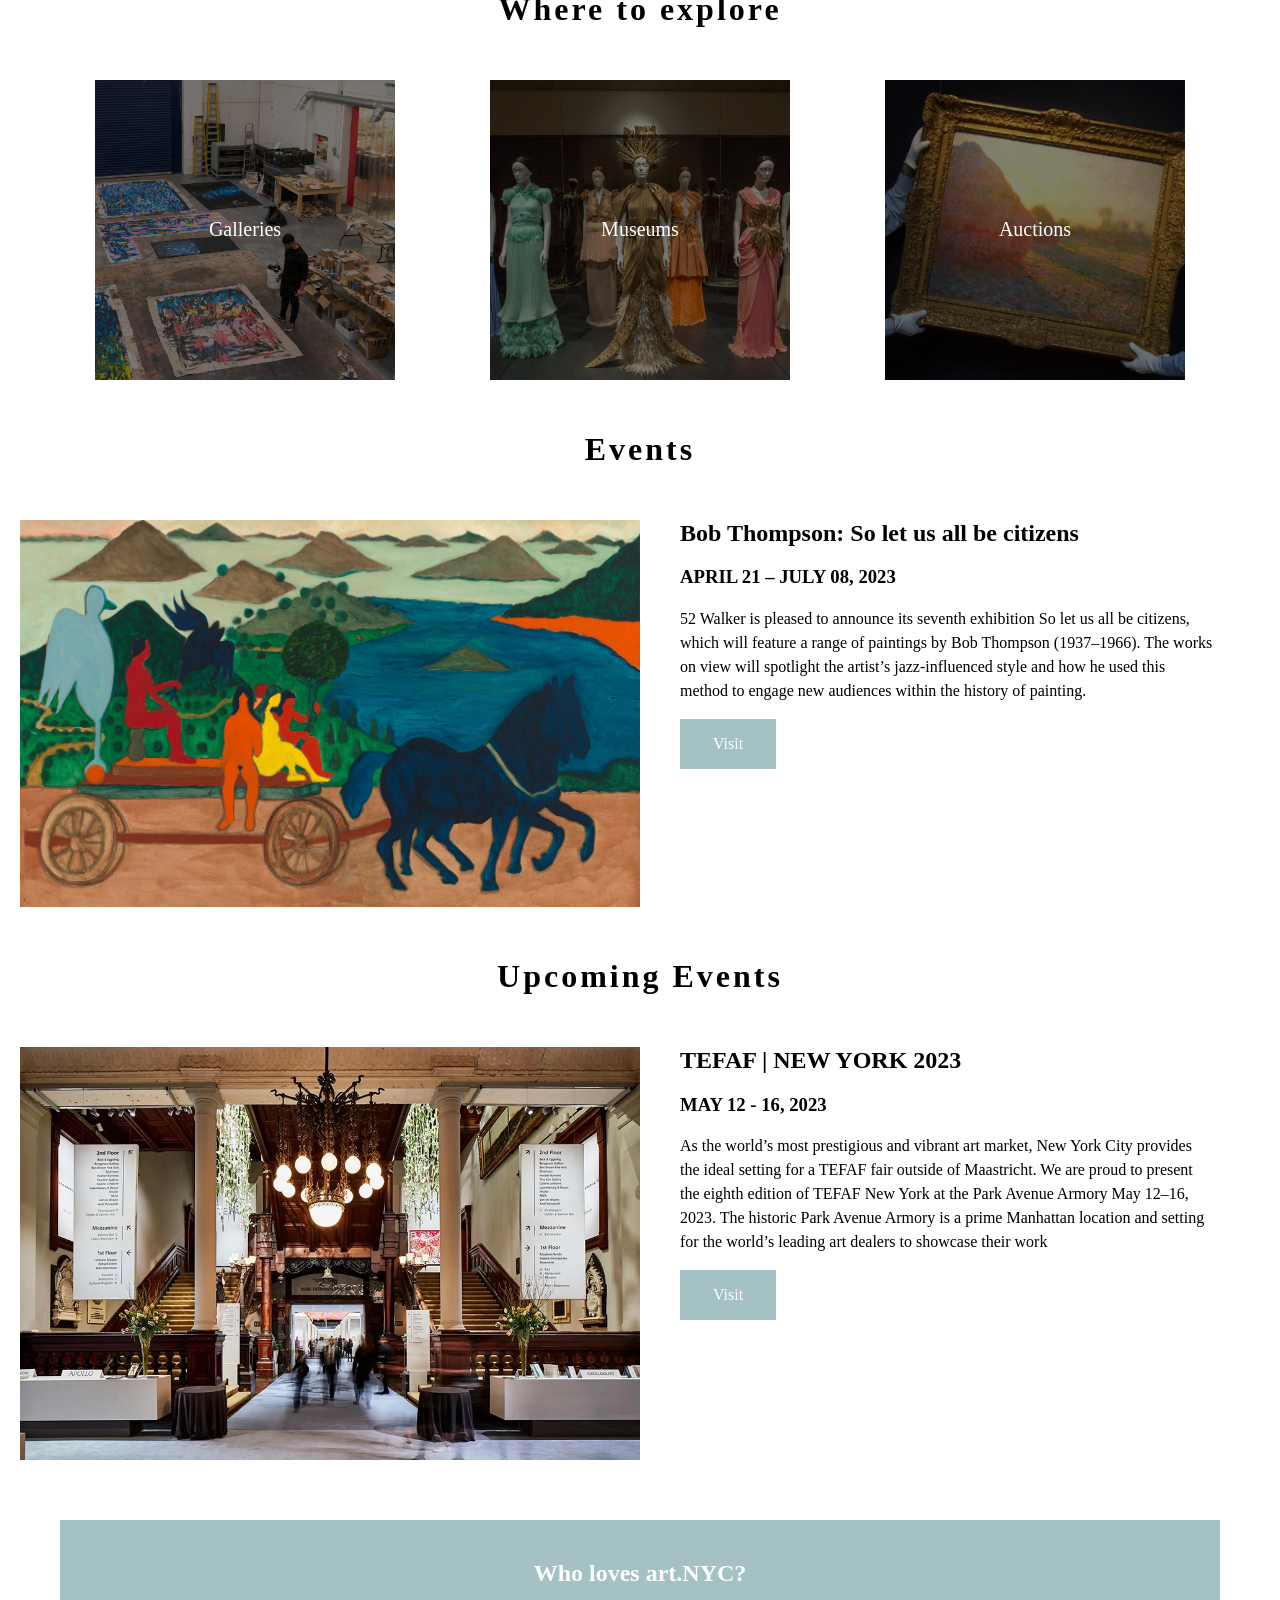
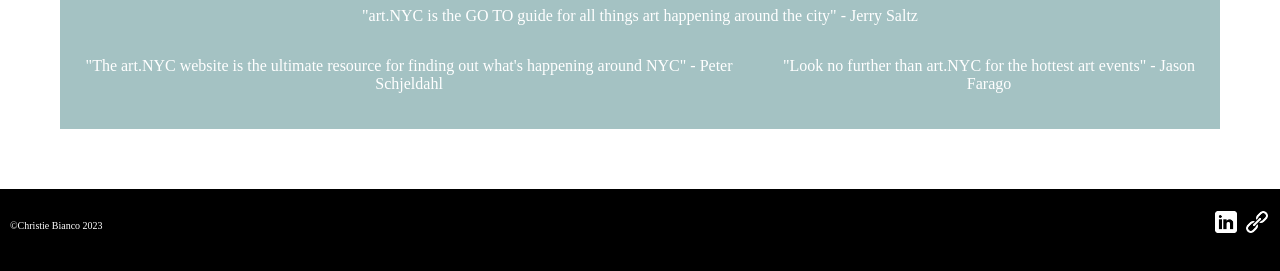
==== commit 31112a72: "caption change" ====
--- a/index.html
+++ b/index.html
@@ -101,7 +101,7 @@
     </div>
     <br>
     
-    <p class="artist-description">Pictured in the above slider is some of New York City's top contemporary artists. You will be able to find their work all around the city.</p>
+    <p class="artist-description">Pictured (above) are some of New York City's top contemporary artists. You will be able to find their work all around the city.</p>
     </div>
     </div>
 
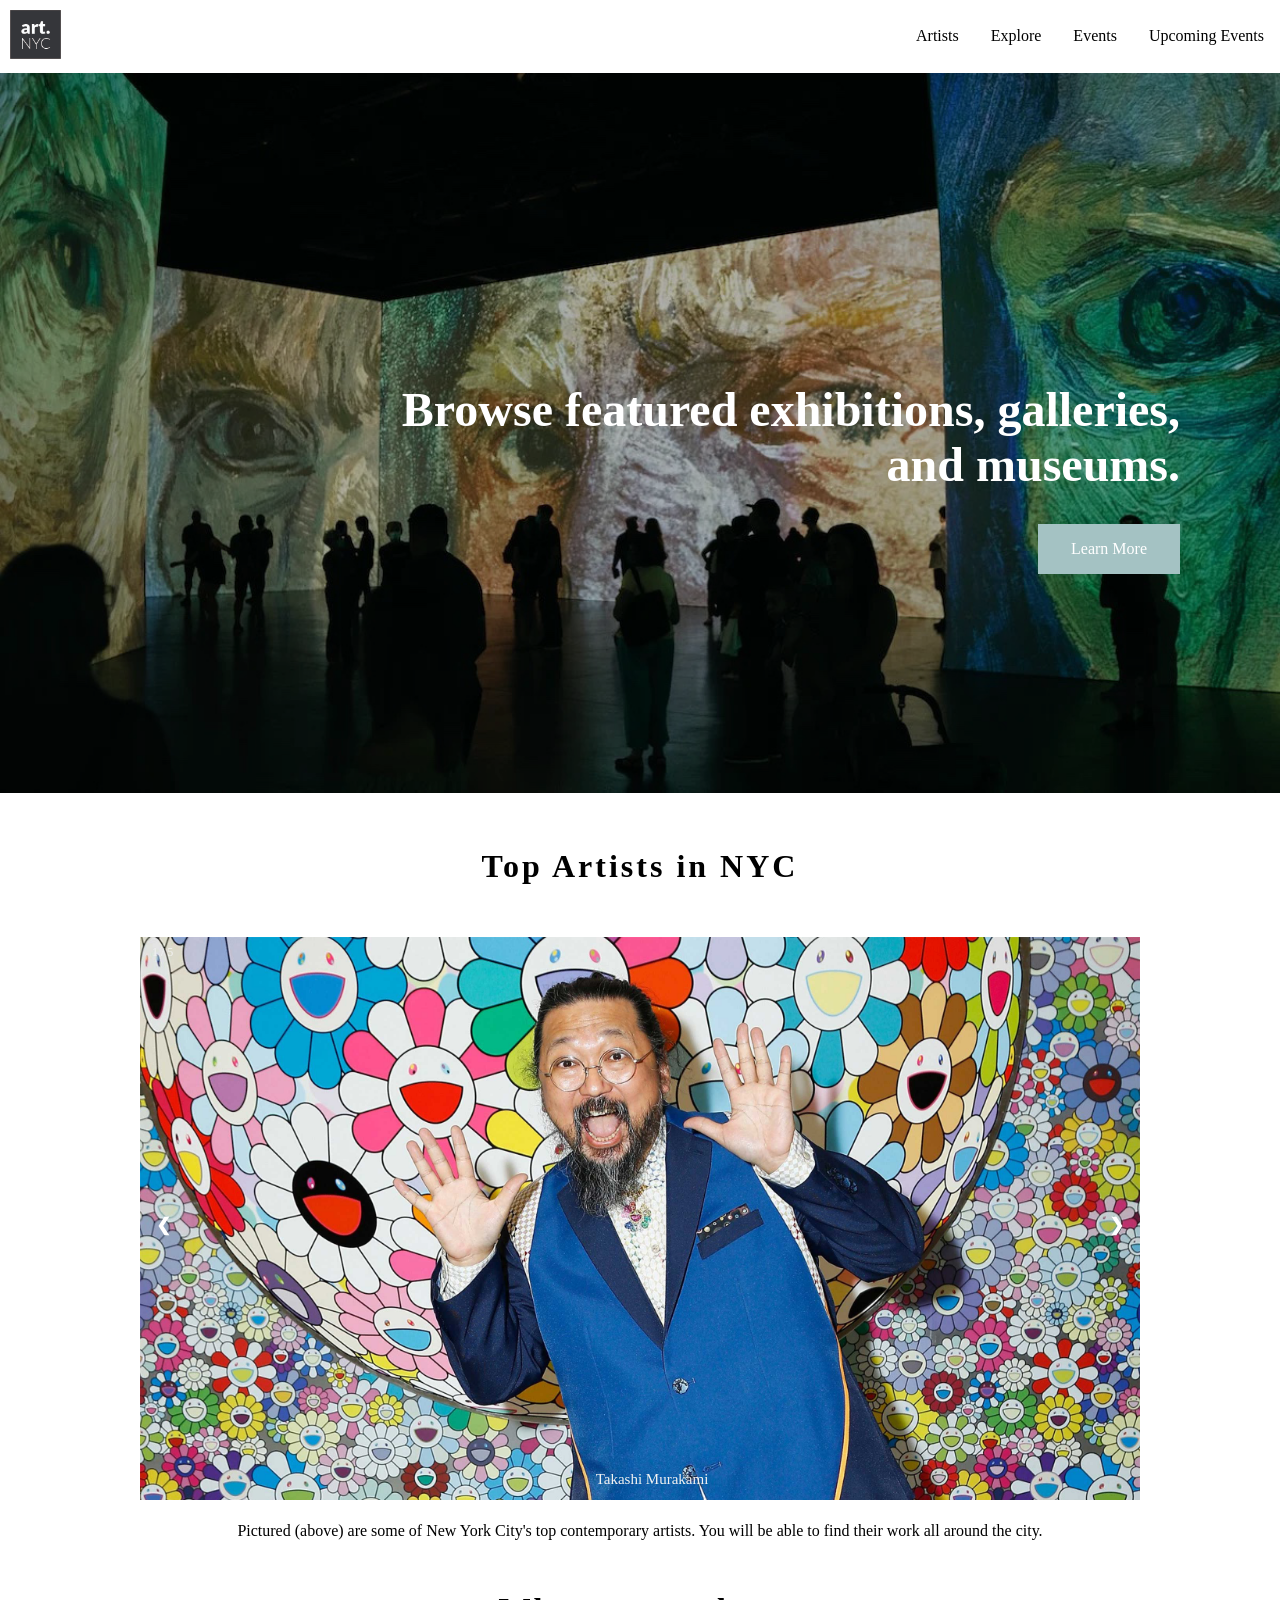
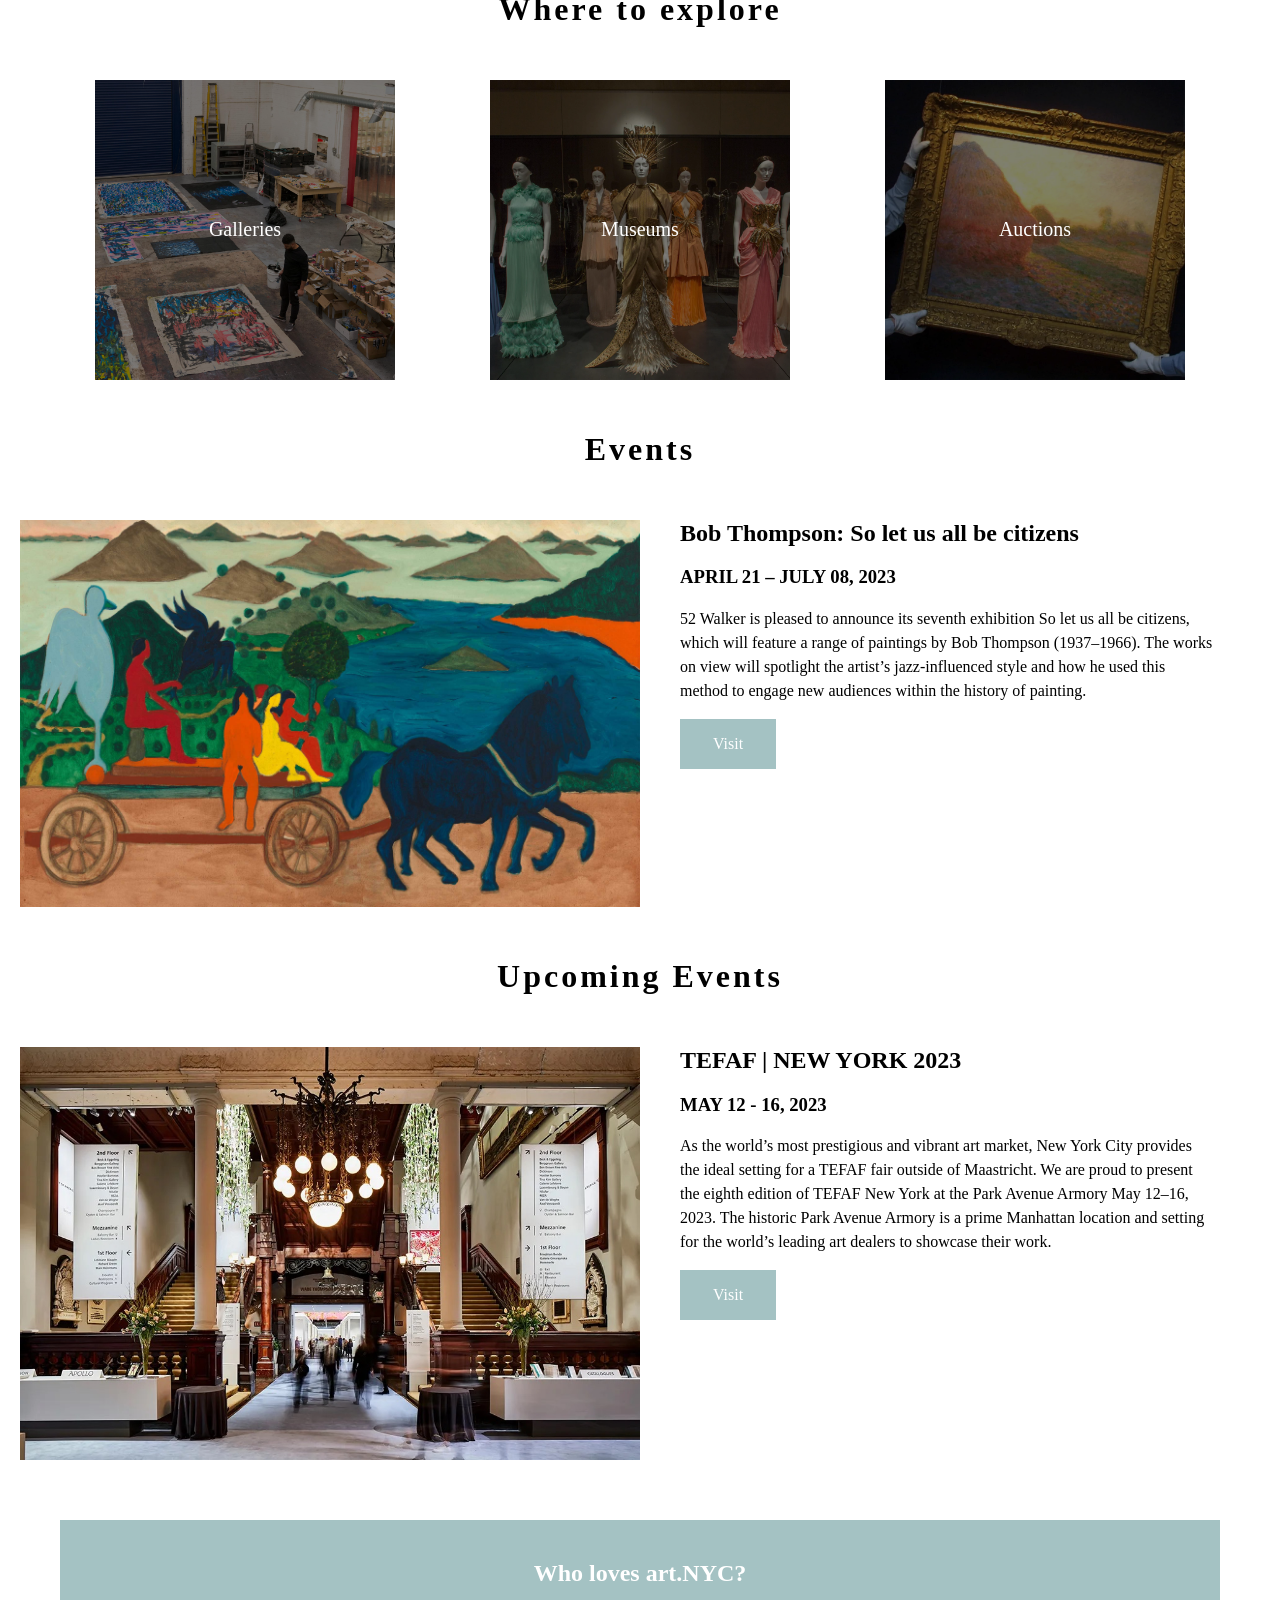
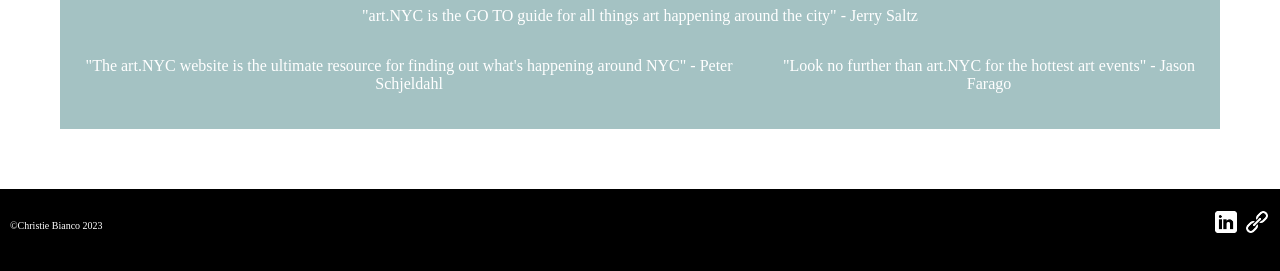
==== commit 54397866: "updated punctuation" ====
--- a/index.html
+++ b/index.html
@@ -152,7 +152,7 @@
         <div class="event-info">
           <h2>TEFAF | NEW YORK 2023</h2>
           <h3>MAY 12 - 16, 2023</h3>
-          <p>As the world’s most prestigious and vibrant art market, New York City provides the ideal setting for a TEFAF fair outside of Maastricht. We are proud to present the eighth edition of TEFAF New York at the Park Avenue Armory May 12–16, 2023. The historic Park Avenue Armory is a prime Manhattan location and setting for the world’s leading art dealers to showcase their work</p>
+          <p>As the world’s most prestigious and vibrant art market, New York City provides the ideal setting for a TEFAF fair outside of Maastricht. We are proud to present the eighth edition of TEFAF New York at the Park Avenue Armory May 12–16, 2023. The historic Park Avenue Armory is a prime Manhattan location and setting for the world’s leading art dealers to showcase their work.</p>
               <div>
                 <button class="explore-button" id="learn-more"> <a href="https://www.tefaf.com/fairs/tefaf-new-york" target="_blank" rel="noopener noreferrer">Visit</a></button>
               </div>
